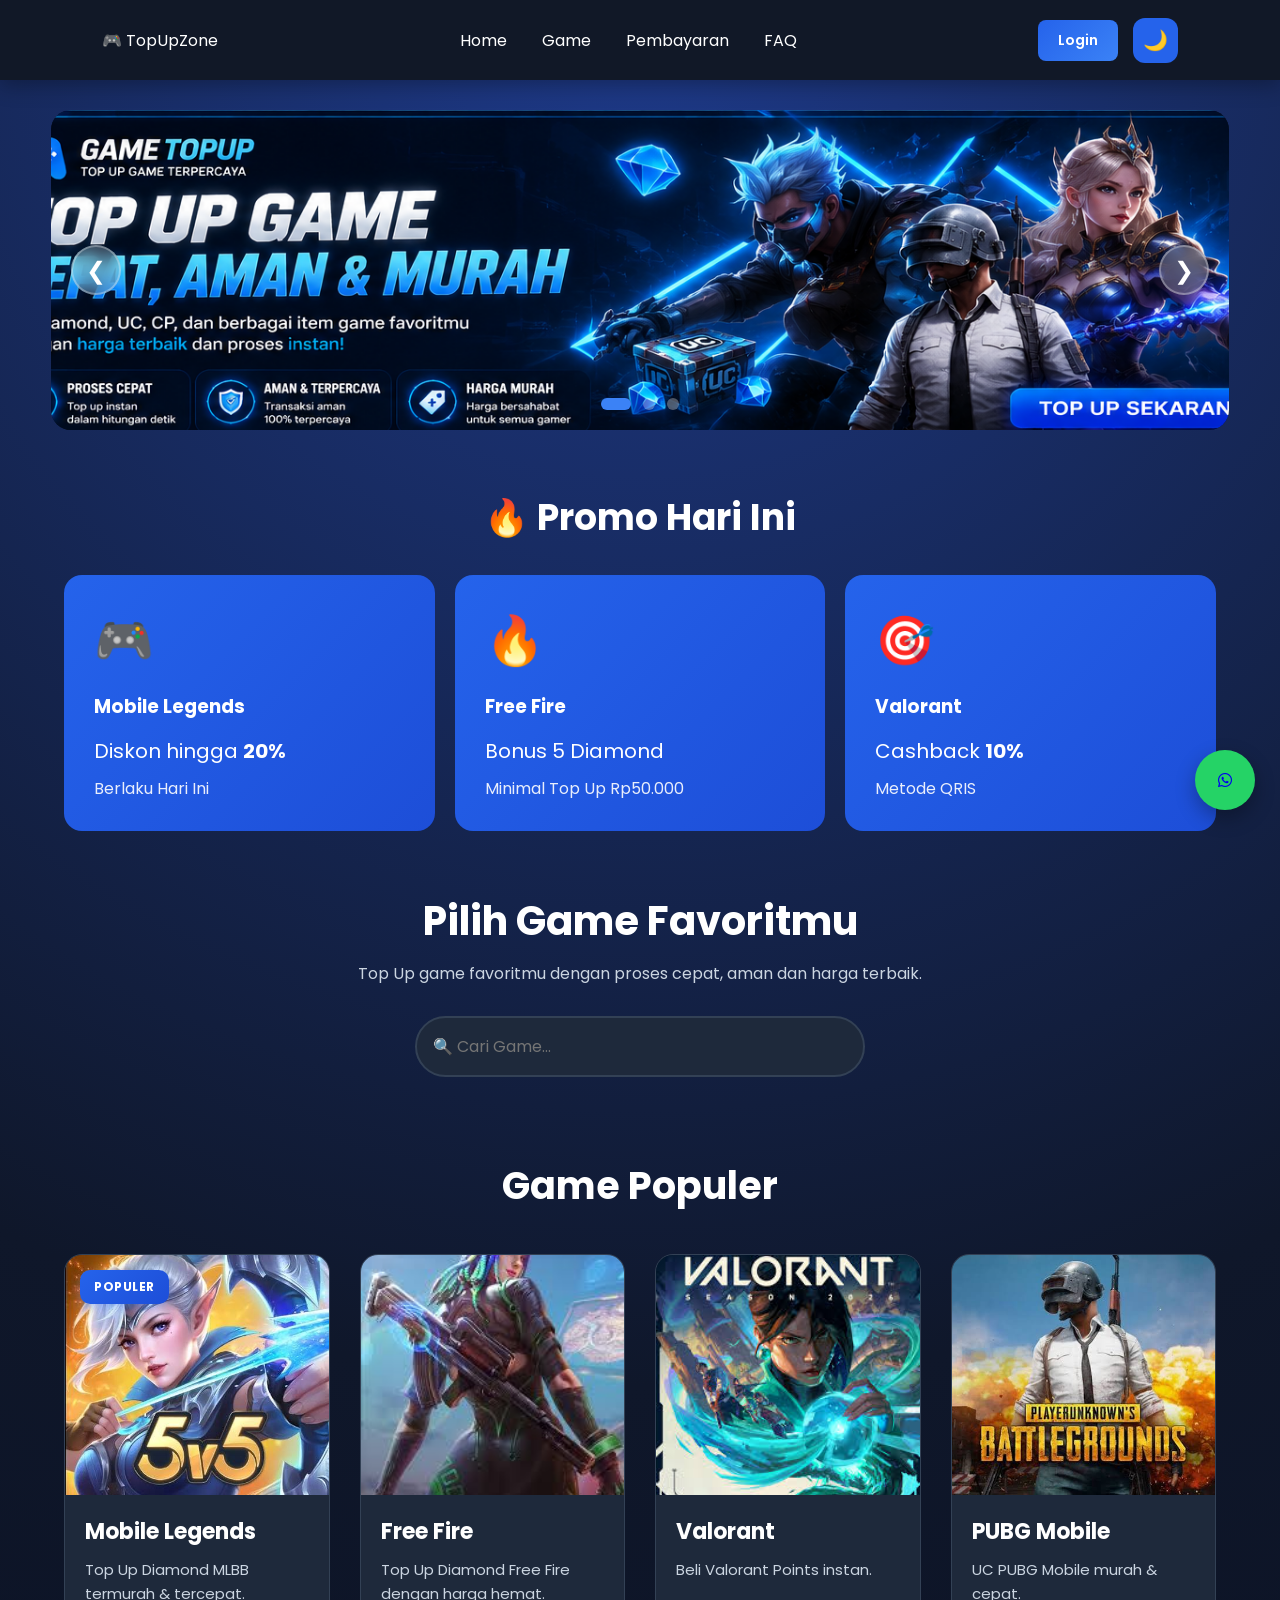
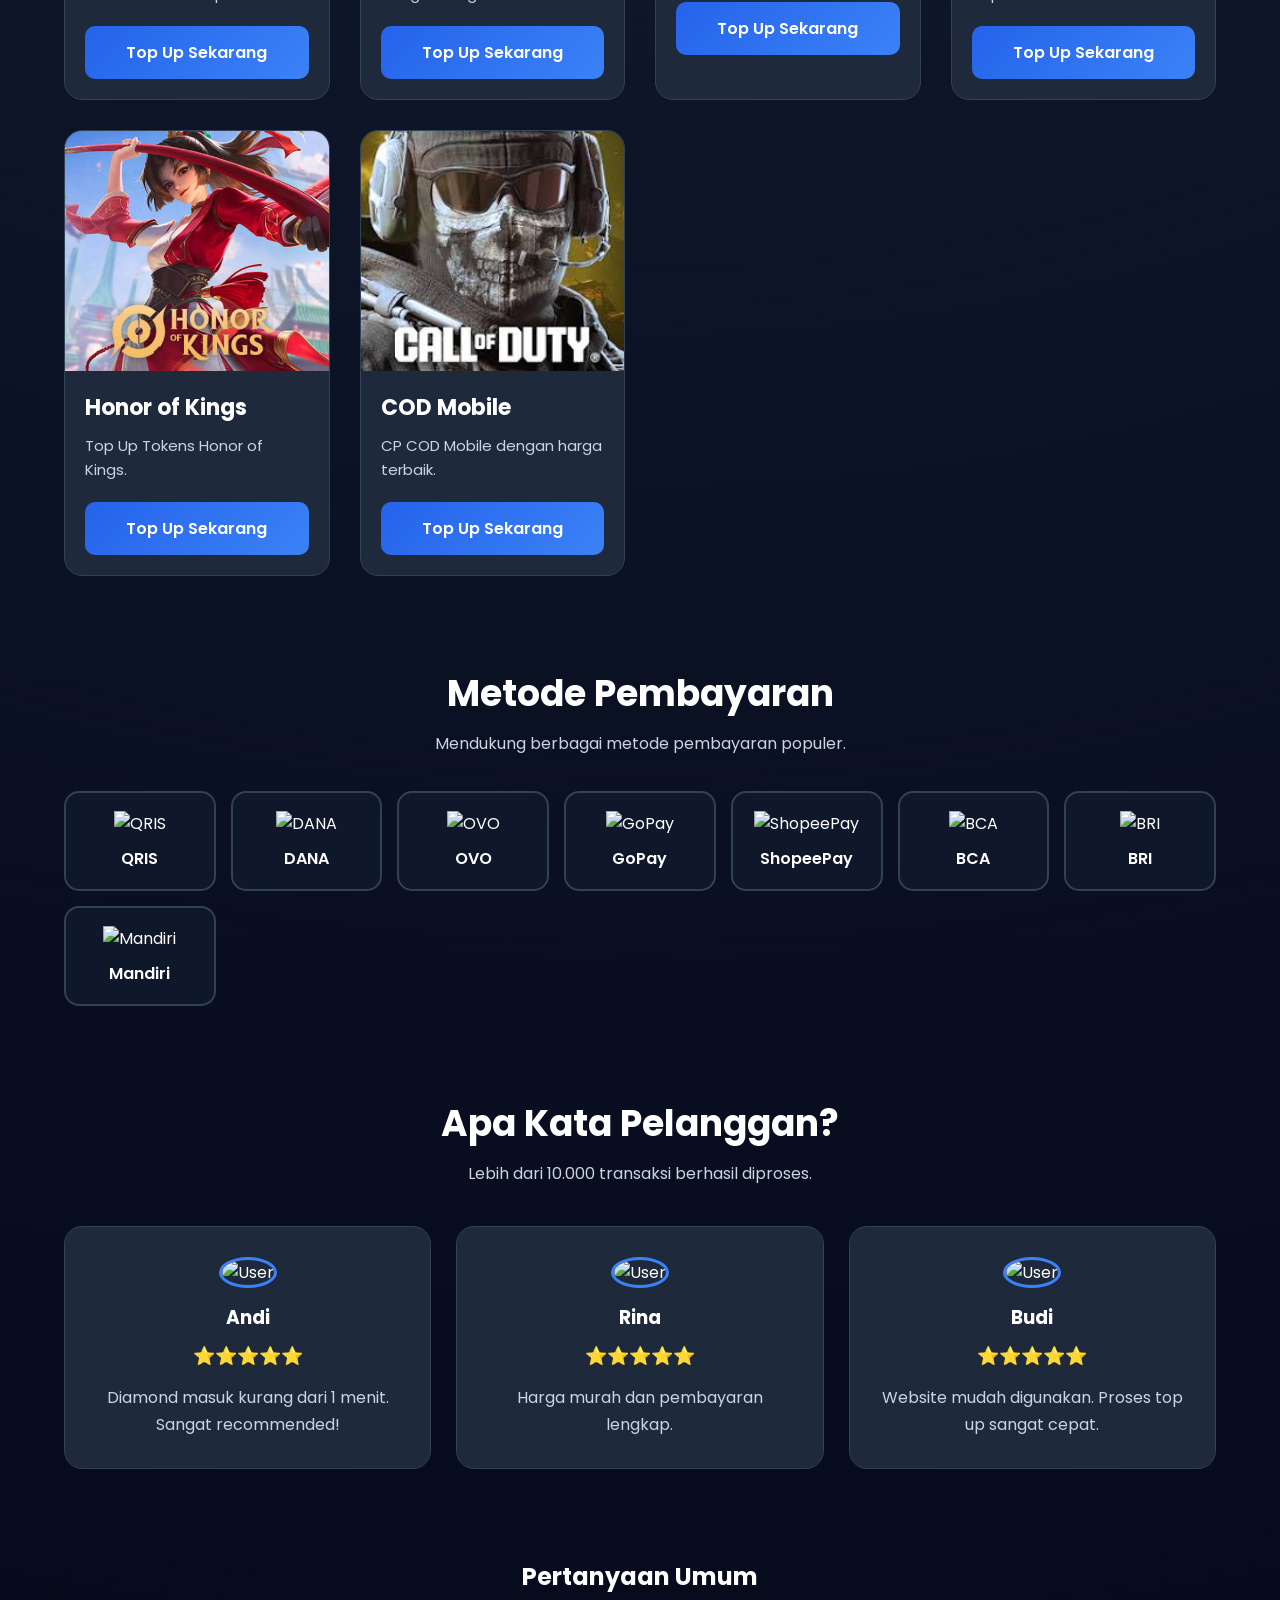
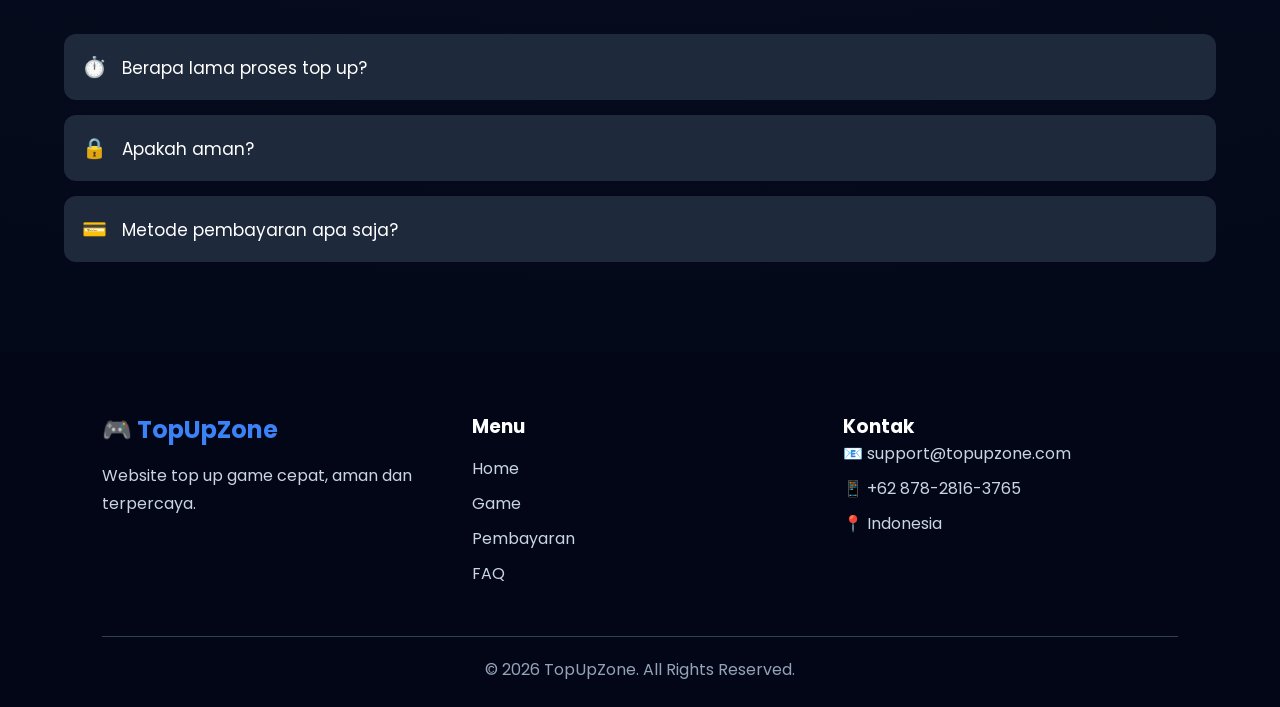
==== index.html @ 070dff05 "First commit" ====
<!DOCTYPE html>
<html lang="id">

<head>

    <meta charset="UTF-8">
    <meta name="viewport" content="width=device-width, initial-scale=1.0">

    <title>TopUpZone - Top Up Game Murah & Cepat</title>

    <link rel="stylesheet" href="style.css">

    <link rel="preconnect" href="https://fonts.googleapis.com">

    <link rel="preconnect" href="https://fonts.gstatic.com" crossorigin>

    <link href="https://fonts.googleapis.com/css2?family=Poppins:wght@300;400;500;600;700&display=swap" rel="stylesheet">

    <link rel="stylesheet"
    href="https://cdnjs.cloudflare.com/ajax/libs/font-awesome/6.7.2/css/all.min.css">

</head>

<body>

<!-- ================= LOADER ================= -->

<div id="loader">

    <div class="loader-box">

        <div class="loader-circle"></div>

        <h2>Loading...</h2>

        <p>Mohon tunggu sebentar</p>

    </div>

</div>

<!-- ================= NAVBAR ================= -->

<nav>

    <div class="logo">

        <a href="index.html" style="text-decoration: none; color: inherit;">🎮 Top<span>UpZone</span></a>

    </div>

    <ul id="navMenu" class="nav-menu">

        <li><a href="#" class="nav-link active">Home</a></li>

        <li><a href="#game" class="nav-link">Game</a></li>

        <li><a href="#payment" class="nav-link">Pembayaran</a></li>

        <li><a href="#faq" class="nav-link">FAQ</a></li>

    </ul>

    <div class="nav-right">

        <a href="login.html" class="login-link-nav">Login</a>

        <button id="darkModeBtn" class="dark-btn">

            🌙

        </button>

        <button id="hamburger" class="hamburger">

            <span></span>
            <span></span>
            <span></span>

        </button>

    </div>

</nav>

<!-- ================= SLIDER ================= -->

<section class="slider">

    <div class="slide fade">

        <img src="assets/banner1.png">

    </div>

    <div class="slide fade">

        <img src="assets/banner2.png">

    </div>

    <div class="slide fade">

        <img src="assets/banner3.png">

    </div>

    <div class="slider-controls">

        <button onclick="changeSlide(-1)" class="slider-btn prev">❮</button>

        <button onclick="changeSlide(1)" class="slider-btn next">❯</button>

    </div>

    <div class="slider-dots">

        <span class="dot" onclick="currentSlide(1)"></span>

        <span class="dot" onclick="currentSlide(2)"></span>

        <span class="dot" onclick="currentSlide(3)"></span>

    </div>

</section>

<!-- ================= PROMO ================= -->

<section class="promo fade-up" id="promo">

    <h2>🔥 Promo Hari Ini</h2>

    <div class="promo-grid">

        <div class="promo-card">

            <div class="promo-icon">🎮</div>

            <h3>Mobile Legends</h3>

            <p>Diskon hingga <b>20%</b></p>

            <span>Berlaku Hari Ini</span>

        </div>

        <div class="promo-card">

            <div class="promo-icon">🔥</div>

            <h3>Free Fire</h3>

            <p>Bonus 5 Diamond</p>

            <span>Minimal Top Up Rp50.000</span>

        </div>

        <div class="promo-card">

            <div class="promo-icon">🎯</div>

            <h3>Valorant</h3>

            <p>Cashback <b>10%</b></p>

            <span>Metode QRIS</span>

        </div>

    </div>

</section>

<!-- ================= SEARCH ================= -->

<section class="search-section fade-up">

    <h2>Pilih Game Favoritmu</h2>

    <p>
        Top Up game favoritmu dengan proses cepat,
        aman dan harga terbaik.
    </p>

    <input

    type="text"

    id="searchGame"

    placeholder="🔍 Cari Game..."

    onkeyup="cariGame()">

</section>

<!-- ================= GAME ================= -->

<section class="games fade-up" id="game">

<h2>Game Populer</h2>

<div class="game-grid">
    <!-- Mobile Legends -->

<div class="game-card fade-up" data-game="mobile legends">

    <span class="badge">POPULER</span>

    <img src="assets/ml.png" alt="Mobile Legends">

    <div class="game-info">

        <h3>Mobile Legends</h3>

        <p>Top Up Diamond MLBB termurah & tercepat.</p>

        <a href="ml.html">
            <button class="game-btn">Top Up Sekarang</button>
        </a>

    </div>

</div>

<!-- Free Fire -->

<div class="game-card fade-up" data-game="free fire">

    <img src="assets/ff.png" alt="Free Fire">

    <div class="game-info">

        <h3>Free Fire</h3>

        <p>Top Up Diamond Free Fire dengan harga hemat.</p>

        <a href="ff.html">
            <button class="game-btn">Top Up Sekarang</button>
        </a>

    </div>

</div>

<!-- Valorant -->

<div class="game-card fade-up" data-game="valorant">

    <img src="assets/valorant.png" alt="Valorant">

    <div class="game-info">

        <h3>Valorant</h3>

        <p>Beli Valorant Points instan.</p>

        <a href="valorant.html">
            <button class="game-btn">Top Up Sekarang</button>
        </a>

    </div>

</div>

<!-- PUBG -->

<div class="game-card fade-up" data-game="pubg">

    <img src="assets/pubg.png" alt="PUBG Mobile">

    <div class="game-info">

        <h3>PUBG Mobile</h3>

        <p>UC PUBG Mobile murah & cepat.</p>

        <a href="pubg.html">
            <button class="game-btn">Top Up Sekarang</button>
        </a>

    </div>

</div>

<!-- Honor of Kings -->

<div class="game-card fade-up" data-game="honor of kings">

    <img src="assets/hok.png" alt="Honor of Kings">

    <div class="game-info">

        <h3>Honor of Kings</h3>

        <p>Top Up Tokens Honor of Kings.</p>

        <a href="hok.html">
            <button class="game-btn">Top Up Sekarang</button>
        </a>

    </div>

</div>

<!-- COD Mobile -->

<div class="game-card fade-up" data-game="call of duty mobile">

    <img src="assets/codm.png" alt="COD Mobile">

    <div class="game-info">

        <h3>COD Mobile</h3>

        <p>CP COD Mobile dengan harga terbaik.</p>

        <a href="codm.html">
            <button class="game-btn">Top Up Sekarang</button>
        </a>

    </div>

</div>

</div>

</section>
<!-- ================= PAYMENT ================= -->

<section class="payment-section fade-up" id="payment">

    <h2>Metode Pembayaran</h2>

    <p>Mendukung berbagai metode pembayaran populer.</p>

    <div class="payment-grid">

        <div class="payment-card">
            <img src="assets/qris.png" alt="QRIS">
            <span>QRIS</span>
        </div>

        <div class="payment-card">
            <img src="assets/dana.png" alt="DANA">
            <span>DANA</span>
        </div>

        <div class="payment-card">
            <img src="assets/ovo.png" alt="OVO">
            <span>OVO</span>
        </div>

        <div class="payment-card">
            <img src="assets/gopay.png" alt="GoPay">
            <span>GoPay</span>
        </div>

        <div class="payment-card">
            <img src="assets/shopeepay.png" alt="ShopeePay">
            <span>ShopeePay</span>
        </div>

        <div class="payment-card">
            <img src="assets/bca.png" alt="BCA">
            <span>BCA</span>
        </div>

        <div class="payment-card">
            <img src="assets/bri.png" alt="BRI">
            <span>BRI</span>
        </div>

        <div class="payment-card">
            <img src="assets/mandiri.png" alt="Mandiri">
            <span>Mandiri</span>
        </div>

    </div>

</section>

<!-- ================= TESTIMONI ================= -->

<section class="testimoni fade-up">

    <h2>Apa Kata Pelanggan?</h2>

    <p>Lebih dari 10.000 transaksi berhasil diproses.</p>

    <div class="testimoni-container">

        <div class="testimoni-grid fade-up">

            <div class="testimoni-card">

                <img src="assets/user.png" alt="User">

                <h3>Andi</h3>

                <span>⭐⭐⭐⭐⭐</span>

                <p>
                    Diamond masuk kurang dari 1 menit.
                    Sangat recommended!
                </p>

            </div>

            <div class="testimoni-card">

                <img src="assets/user.png" alt="User">

                <h3>Rina</h3>

                <span>⭐⭐⭐⭐⭐</span>

                <p>
                    Harga murah dan pembayaran lengkap.
                </p>

            </div>

            <div class="testimoni-card">

                <img src="assets/user.png" alt="User">

                <h3>Budi</h3>

                <span>⭐⭐⭐⭐⭐</span>

                <p>
                    Website mudah digunakan.
                    Proses top up sangat cepat.
                </p>

            </div>

        </div>

    </div>

</section>

<!-- ================= FAQ ================= -->

<section class="faq fade-up" id="faq">

    <h2>Pertanyaan Umum</h2>

    <div class="faq-item">

        <button class="faq-question">

            <span class="faq-icon">⏱️</span> Berapa lama proses top up?

        </button>

        <div class="faq-answer">

            <p>

                Biasanya kurang dari 1 menit setelah pembayaran berhasil.

            </p>

        </div>

    </div>

    <div class="faq-item">

        <button class="faq-question">

            <span class="faq-icon">🔒</span> Apakah aman?

        </button>

        <div class="faq-answer">

            <p>

                Ya. Data akun tidak disimpan dan transaksi dilakukan dengan aman.

            </p>

        </div>

    </div>

    <div class="faq-item">

        <button class="faq-question">

            <span class="faq-icon">💳</span> Metode pembayaran apa saja?

        </button>

        <div class="faq-answer">

            <p>

                QRIS, DANA, OVO, GoPay, ShopeePay, BCA, BRI dan Mandiri.

            </p>

        </div>

    </div>

</section>
<!-- ================= FOOTER ================= -->

<footer>

    <div class="footer-container">

        <div class="footer-logo">

            <h2>🎮 TopUpZone</h2>

            <p>

                Website top up game cepat,
                aman dan terpercaya.

            </p>

        </div>

        <div class="footer-menu">

            <h3>Menu</h3>

            <a href="#">Home</a>
            <a href="#game">Game</a>
            <a href="#payment">Pembayaran</a>
            <a href="#faq">FAQ</a>

        </div>

        <div class="footer-contact">

            <h3>Kontak</h3>

            <p>📧 support@topupzone.com</p>

            <p>📱 +62 878-2816-3765</p>

            <p>📍 Indonesia</p>

        </div>

    </div>

    <hr>

    <p class="copyright">

        © 2026 TopUpZone. All Rights Reserved.

    </p>

</footer>

<!-- ================= FLOATING WHATSAPP ================= -->

<a

href="https://wa.me/6287828163765"

target="_blank"

class="whatsapp">

<i class="fa-brands fa-whatsapp"></i>

</a>

<!-- ================= BACK TO TOP ================= -->

<button

id="backToTop"

onclick="scrollToTop()">

<i class="fa-solid fa-arrow-up"></i>

</button>

<script src="script.js"></script>

</body>

</html>
---- style.css ----
/*=========================================
            RESET
=========================================*/

*{
    margin:0;
    padding:0;
    box-sizing:border-box;
    font-family:'Poppins',sans-serif;
}

html{
    scroll-behavior:smooth;
}

body{

    background:
    radial-gradient(circle at top,#1e3a8a 0%,#0f172a 35%,#020617 100%);

    color:white;

    overflow-x:hidden;

}

/*=========================================
            LOADER
=========================================*/

#loader{
    position:fixed;
    inset:0;
    background:#0f172a;
    display:flex;
    justify-content:center;
    align-items:center;
    z-index:99999;
}

.loader-box{
    text-align:center;
}

.loader-circle{
    width:80px;
    height:80px;
    border:8px solid rgba(255,255,255,.15);
    border-top:8px solid #3b82f6;
    border-radius:50%;
    animation:spin 1s linear infinite;
    margin:auto;
    margin-bottom:20px;
}

@keyframes spin{

    from{
        transform:rotate(0deg);
    }

    to{
        transform:rotate(360deg);
    }

}

/*=========================================
            NAVBAR
=========================================*/

nav{

    width:100%;
    height:80px;

    background:#111827;

    display:flex;

    justify-content:space-between;

    align-items:center;

    padding:0 8%;

    position:sticky;

    top:0;

    z-index:999;

    box-shadow:0 5px 20px rgba(0,0,0,.3);

}

.nav-right{
    display:flex;
    align-items:center;
    gap:15px;
}

.nav-menu{
    display:flex;
    list-style:none;
    gap:35px;
}

.nav-link{
    color:white;
    text-decoration:none;
    transition:.3s;
    position:relative;
    padding-bottom:5px;
}

.nav-link::after{
    content:"";
    position:absolute;
    bottom:0;
    left:0;
    width:0;
    height:2px;
    background:#3b82f6;
    transition:.3s;
}

.nav-link:hover::after,
.nav-link.active::after{
    width:100%;
}

.nav-link:hover,
.nav-link.active{
    color:#3b82f6;
}

.hamburger{
    display:none;
    flex-direction:column;
    background:none;
    border:none;
    cursor:pointer;
    gap:6px;
    width:35px;
    padding:0;
}

.hamburger span{
    width:25px;
    height:3px;
    background:white;
    border-radius:3px;
    transition:.3s;
}

.hamburger.active span:nth-child(1){
    transform:rotate(45deg) translate(10px, 10px);
}

.hamburger.active span:nth-child(2){
    opacity:0;
}

.hamburger.active span:nth-child(3){
    transform:rotate(-45deg) translate(7px, -7px);
}

.dark-btn{
    width:45px;
    height:45px;
    border:none;
    border-radius:12px;
    cursor:pointer;
    background:#2563eb;
    color:white;
    font-size:20px;
    transition:.3s;
}

.dark-btn:hover{
    transform:scale(1.05);
}

.login-link-nav{
    padding:10px 20px;
    background:linear-gradient(135deg,#2563eb,#3b82f6);
    color:white;
    text-decoration:none;
    border-radius:8px;
    font-size:14px;
    font-weight:600;
    transition:.3s;
    display:inline-block;
}

.login-link-nav:hover{
    transform:translateY(-2px);
    box-shadow:0 8px 20px rgba(37,99,235,.4);
}

/*=========================================
            SLIDER CONTROLS
=========================================*/

.slider-controls{
    position:absolute;
    top:50%;
    width:100%;
    display:flex;
    justify-content:space-between;
    transform:translateY(-50%);
    z-index:5;
    padding:0 20px;
}

.slider-btn{
    width:50px;
    height:50px;
    background:rgba(255,255,255,.2);
    backdrop-filter:blur(8px);
    border:2px solid rgba(255,255,255,.3);
    color:white;
    font-size:24px;
    cursor:pointer;
    border-radius:50%;
    transition:.3s;
    display:flex;
    align-items:center;
    justify-content:center;
}

.slider-btn:hover{
    background:rgba(255,255,255,.3);
    transform:scale(1.1);
    border-color:rgba(255,255,255,.5);
}

.slider-dots{
    position:absolute;
    bottom:20px;
    width:100%;
    display:flex;
    justify-content:center;
    gap:12px;
    z-index:5;
}

.dot{
    width:12px;
    height:12px;
    border-radius:50%;
    background:rgba(255,255,255,.3);
    cursor:pointer;
    transition:.3s;
}

.dot.active{
    background:#3b82f6;
    width:30px;
    border-radius:6px;
}

.dot:hover{
    background:rgba(255,255,255,.5);
}

.slider{

    width:92%;

    margin:30px auto;

    position:relative;

    overflow:hidden;

    border-radius:20px;

    min-height:320px;

    max-height:480px;

    background:#0f172a;

}

.slide{

    position:absolute;

    inset:0;

    opacity:0;

    transform:scale(1.08);

    transition:opacity .9s ease, transform .9s ease;

    z-index:0;

}

.slide.active{

    opacity:1;

    transform:scale(1);

    z-index:1;

}

.slide img{

    width:100%;

    height:100%;

    object-fit:cover;

    display:block;

}

.slider::before{

    content:"";

    position:absolute;

    inset:0;

    background:linear-gradient(180deg,rgba(0,0,0,.08),rgba(0,0,0,.16));

    pointer-events:none;

    border-radius:20px;

}

/*=========================================
            SEARCH
=========================================*/

.search-section{

    width:90%;

    margin:60px auto;

    text-align:center;

}

.search-section h2{

    font-size:40px;

    margin-bottom:10px;

}

.search-section p{

    color:#cbd5e1;

    margin-bottom:30px;

}

#searchGame{

    width:450px;

    max-width:95%;

    padding:16px;

    border-radius:50px;

    border:none;

    outline:none;

    background:#1e293b;

    color:white;

    border:2px solid #334155;

    font-size:16px;

}

#searchGame:focus{

    border-color:#3b82f6;

}
/*=========================================
            GAME SECTION
=========================================*/

.games{

    width:90%;
    margin:80px auto;

}

.games h2{

    text-align:center;
    font-size:38px;
    margin-bottom:40px;

}

.game-grid{

    display:grid;
    grid-template-columns:repeat(auto-fit,minmax(260px,1fr));
    gap:30px;

}

.game-card{

    background:#1e293b;
    border-radius:18px;
    overflow:hidden;
    border:1px solid #334155;
    transition:.4s cubic-bezier(0.4, 0, 0.2, 1);
    position:relative;

}

.game-card::before{

    content:"";
    position:absolute;
    inset:0;
    background:linear-gradient(180deg,rgba(0,0,0,.1),rgba(0,0,0,.3));
    pointer-events:none;
    z-index:2;
    opacity:0;
    transition:.3s;

}

.game-card:hover::before{

    opacity:1;

}

.game-card:hover{

    transform:translateY(-10px);
    box-shadow:0 20px 40px rgba(37,99,235,.4);

}

.game-card img{

    width:100%;

    height:240px;

    object-fit:cover;

    object-position:center;

    transition:.5s cubic-bezier(0.4, 0, 0.2, 1);

    display:block;

    background:#0f172a;

}

.game-card:hover img{

    transform:scale(1.1);

    filter:brightness(1.1);

}

.badge{

    position:absolute;
    top:15px;
    left:15px;
    background:linear-gradient(135deg,#2563eb,#1d4ed8);
    color:#fff;
    padding:8px 14px;
    border-radius:10px;
    font-size:12px;
    font-weight:bold;
    z-index:10;
    box-shadow:0 4px 12px rgba(37,99,235,.4);
    text-transform:uppercase;
    letter-spacing:.5px;

}

.game-info{

    padding:20px;

}

.game-info h3{

    font-size:22px;
    margin-bottom:10px;
    color:#fff;

}

.game-info p{

    color:#cbd5e1;
    font-size:15px;
    margin-bottom:20px;
    line-height:1.6;

}

.game-btn{

    width:100%;
    padding:14px;
    background:linear-gradient(135deg,#2563eb,#3b82f6);
    color:white;
    border:none;
    border-radius:10px;
    cursor:pointer;
    font-size:16px;
    font-weight:600;
    transition:.4s cubic-bezier(0.4, 0, 0.2, 1);
    position:relative;
    overflow:hidden;

}

.game-btn::before{
    content:"";
    position:absolute;
    inset:0;
    background:rgba(255,255,255,.2);
    opacity:0;
    transition:.3s;
}

.game-btn:hover{

    transform:translateY(-2px);
    box-shadow:0 8px 20px rgba(37,99,235,.5);

}

.game-btn:hover::before{
    opacity:1;

}

/*=========================================
        PAYMENT SECTION
=========================================*/

.payment-section{

    width:90%;
    margin:90px auto;
    text-align:center;

}

.payment-section h2{

    font-size:36px;
    margin-bottom:10px;

}

.payment-section p{

    color:#cbd5e1;
    margin-bottom:35px;

}

.payment-grid{

    display:grid;
    grid-template-columns:repeat(auto-fit,minmax(160px,1fr));
    gap:20px;

}

.payment-card{

    background:#1e293b;
    border:1px solid #334155;
    border-radius:16px;
    padding:25px;
    transition:.4s cubic-bezier(0.4, 0, 0.2, 1);
    cursor:pointer;
    position:relative;

}

.payment-card:hover{

    transform:translateY(-8px);
    box-shadow:0 15px 35px rgba(37,99,235,.35);
    border-color:#3b82f6;

}

.payment-card.active{
    background:linear-gradient(135deg,#2563eb,#1d4ed8);
    border-color:#60a5fa;
    box-shadow:0 0 30px rgba(37,99,235,.7);
}

.payment-card img{

    width:70px;
    margin-bottom:15px;
    transition:.3s;

}

.payment-card:hover img{
    transform:scale(1.1);
}

.payment-card span{

    display:block;
    color:white;
    font-weight:600;
    transition:.3s;

}

.payment-card.active span{
    color:#fff;
}
/*=========================================
            TESTIMONI
=========================================*/

.testimoni{

    width:90%;
    margin:90px auto;
    text-align:center;

}

.testimoni h2{

    font-size:36px;
    margin-bottom:10px;

}

.testimoni>p{

    color:#cbd5e1;
    margin-bottom:40px;

}

.testimoni-grid{

    display:grid;
    grid-template-columns:repeat(auto-fit,minmax(280px,1fr));
    gap:25px;

}

.testimoni-card{

    background:#1e293b;
    border:1px solid #334155;
    border-radius:18px;
    padding:30px;
    transition:.4s cubic-bezier(0.4, 0, 0.2, 1);
    position:relative;
    overflow:hidden;

}

.testimoni-card::before{
    content:"";
    position:absolute;
    inset:0;
    background:linear-gradient(180deg,rgba(255,255,255,.05),rgba(255,255,255,0));
    opacity:0;
    transition:.3s;
}

.testimoni-card:hover{

    transform:translateY(-10px);
    box-shadow:0 20px 40px rgba(37,99,235,.35);
    border-color:#3b82f6;

}

.testimoni-card:hover::before{
    opacity:1;
}

.testimoni-card img{

    width:80px;
    height:80px;
    border-radius:50%;
    margin-bottom:15px;
    transition:.3s;
    border:3px solid #3b82f6;

}

.testimoni-card:hover img{
    transform:scale(1.1);
}

.testimoni-card h3{

    margin-bottom:10px;
    color:#fff;

}

.testimoni-card span{

    color:gold;
    font-size:18px;
    display:inline-block;
    animation:float 2s ease-in-out infinite;

}

.testimoni-card p{

    color:#cbd5e1;
    margin-top:15px;
    line-height:1.7;

}

/*=========================================
            FAQ
=========================================*/

.faq{

    width:90%;
    margin:90px auto;

}

.faq h2{

    text-align:center;
    margin-bottom:40px;

}

.faq-item{

    margin-bottom:15px;

}

.faq-question{

    width:100%;
    padding:18px;
    background:#1e293b;
    color:white;
    border:none;
    border-radius:12px;
    text-align:left;
    cursor:pointer;
    font-size:17px;

}

.faq-answer{

    display:none;
    background:#111827;
    padding:20px;
    border-radius:0 0 12px 12px;

}

.faq-answer p{

    color:#cbd5e1;

}

/*=========================================
            FOOTER
=========================================*/

footer{

    background:#111827;
    padding:60px 8% 30px;

}

.footer-container{

    display:grid;
    grid-template-columns:repeat(auto-fit,minmax(250px,1fr));
    gap:30px;

}

.footer-logo h2{

    color:#3b82f6;
    margin-bottom:15px;

}

.footer-logo p{

    color:#cbd5e1;
    line-height:1.7;

}

.footer-menu{

    display:flex;
    flex-direction:column;

}

.footer-menu h3{

    margin-bottom:15px;

}

.footer-menu a{

    color:#cbd5e1;
    text-decoration:none;
    margin-bottom:10px;

}

.footer-menu a:hover{

    color:#3b82f6;

}

.footer-contact p{

    color:#cbd5e1;
    margin-bottom:10px;

}

footer hr{

    margin:40px 0;
    border:1px solid #334155;

}

.copyright{

    text-align:center;
    color:#94a3b8;

}

/* ================= WHATSAPP ================= */

.whatsapp{

    position:fixed;

    right:25px;

    bottom:90px;

    width:60px;

    height:60px;

    background:#25D366;

    border-radius:50%;

    display:flex;

    justify-content:center;

    align-items:center;

    text-decoration:none;

    box-shadow:0 8px 20px rgba(0,0,0,.3);

    transition:.3s;

    z-index:9999;

}

.whatsapp:hover{

    transform:scale(1.1);

}

.whatsapp img{

    width:32px;

    height:32px;

    object-fit:contain;

}
#backToTop{

    position:fixed;

    right:25px;

    bottom:20px;

    width:55px;

    height:55px;

    background:#2563eb;

    color:white;

    border:none;

    border-radius:50%;

    cursor:pointer;

    display:none;

    justify-content:center;

    align-items:center;

    font-size:20px;

    z-index:9999;

}
#backToTop:hover{

    background:#1d4ed8;

}
/*=========================================
            DARK MODE
=========================================*/

body.dark{

    background:#0b1120;
    color:white;

}

body.dark nav{

    background:#020617;

}

body.dark .game-card,
body.dark .payment-card,
body.dark .testimoni-card,
body.dark .faq-question,
body.dark .faq-answer{

    background:#1e293b;
    color:white;

}

body.dark h1,
body.dark h2,
body.dark h3,
body.dark h4,
body.dark p,
body.dark span,
body.dark a,
body.dark label{

    color:white !important;

}

body.dark input{

    background:#334155;
    color:white;
    border:1px solid #475569;

}

body.dark input::placeholder{

    color:#cbd5e1;

}

/*=========================================
            ANIMATIONS
=========================================*/

@keyframes fadeUp{
    from{
        opacity:0;
        transform:translateY(30px);
    }
    to{
        opacity:1;
        transform:translateY(0);
    }
}

@keyframes fadeIn{
    from{
        opacity:0;
    }
    to{
        opacity:1;
    }
}

@keyframes slideInLeft{
    from{
        opacity:0;
        transform:translateX(-30px);
    }
    to{
        opacity:1;
        transform:translateX(0);
    }
}

@keyframes pulse{
    0%, 100%{
        box-shadow:0 0 0 0 rgba(37,99,235,.7);
    }
    50%{
        box-shadow:0 0 0 10px rgba(37,99,235,0);
    }
}

@keyframes float{
    0%, 100%{
        transform:translateY(0);
    }
    50%{
        transform:translateY(-10px);
    }
}

.fade-up{
    animation:fadeUp .6s ease forwards;
    opacity:0;
}

.fade-up:nth-child(1){
    animation-delay:0s;
}

.fade-up:nth-child(2){
    animation-delay:.1s;
}

.fade-up:nth-child(3){
    animation-delay:.2s;
}

.fade-up:nth-child(4){
    animation-delay:.3s;
}

.fade-up:nth-child(5){
    animation-delay:.4s;
}

.fade-up:nth-child(6){
    animation-delay:.5s;
}

/*=========================================
            PROMO CARDS ENHANCEMENT
=========================================*/

.promo-icon{
    font-size:48px;
    margin-bottom:15px;
    animation:float 3s ease-in-out infinite;
}

.promo-card{
    background:linear-gradient(135deg,#2563eb,#1d4ed8);
    padding:30px;
    border-radius:18px;
    color:white;
    transition:.4s cubic-bezier(0.4, 0, 0.2, 1);
    position:relative;
    overflow:hidden;
}

.promo-card::before{
    content:"";
    position:absolute;
    inset:0;
    background:linear-gradient(135deg,rgba(255,255,255,.1),rgba(255,255,255,0));
    opacity:0;
    transition:.3s;
}

.promo-card:hover{
    transform:translateY(-8px);
    box-shadow:0 15px 40px rgba(37,99,235,.4);
}

.promo-card:hover::before{
    opacity:1;
}

/*=========================================
            FAQ ENHANCEMENTS
=========================================*/

.faq-icon{
    margin-right:10px;
    display:inline-block;
    font-size:20px;
}

.faq-question{
    transition:.3s;
    font-family:'Poppins', sans-serif;
}

.faq-question:hover{
    background:#1a3a52 !important;
}

.faq-answer{
    animation:fadeUp .3s ease forwards;
}

/*=========================================
            LOADING ENHANCEMENT
=========================================*/

.loader-circle{
    animation:spin 1s linear infinite, float 3s ease-in-out infinite;
}

/*=========================================
            CTA BUTTONS PULSE
=========================================*/

.game-btn{
    position:relative;
}

.game-btn:active{
    animation:pulse .6s;
}

.game-card,
.payment-card,
.testimoni-card{

    animation:fadeUp .6s ease;

}

@keyframes fadeUp{

    from{

        opacity:0;
        transform:translateY(20px);

    }

    to{

        opacity:1;
        transform:translateY(0);

    }

}

/*=========================================
            SCROLLBAR
=========================================*/

::-webkit-scrollbar{

    width:10px;

}

::-webkit-scrollbar-track{

    background:#111827;

}

::-webkit-scrollbar-thumb{

    background:#2563eb;
    border-radius:20px;

}

::-webkit-scrollbar-thumb:hover{

    background:#1d4ed8;

}

/*=========================================
            RESPONSIVE
=========================================*/

@media(max-width:900px){

.hamburger{
    display:flex;
}

.nav-menu{
    position:absolute;
    top:80px;
    left:0;
    width:100%;
    height:calc(100vh - 80px);
    background:#111827;
    flex-direction:column;
    justify-content:flex-start;
    padding-top:30px;
    gap:0;
    transform:translateX(-100%);
    transition:.3s;
    z-index:998;
}

.nav-menu.active{
    transform:translateX(0);
}

.nav-menu li{
    width:100%;
}

.nav-menu .nav-link{
    display:block;
    padding:18px 8%;
    width:100%;
}

.nav-right .login-link-nav{
    display:none;
}

nav{

    padding:20px;

    flex-wrap:wrap;

    height:auto;

}

.slider-btn{
    width:40px;
    height:40px;
    font-size:18px;
}

.slider-dots{
    bottom:15px;
    gap:8px;
}

.dot{
    width:8px;
    height:8px;
}

.dot.active{
    width:25px;
}

.slider{

    width:96%;

}

.search-section h2{

    font-size:30px;

}

.games h2,
.payment-section h2,
.testimoni h2,
.faq h2{

    font-size:30px;

}

}

@media(max-width:600px){

.game-grid{

    grid-template-columns:1fr;

}

.payment-grid{

    grid-template-columns:repeat(2,1fr);

}

.testimoni-grid{

    grid-template-columns:1fr;

}

.footer-container{

    grid-template-columns:1fr;

}

.whatsapp{

    width:55px;
    height:55px;

}

.whatsapp img{

    width:30px;

}

#backToTop{

    width:50px;
    height:50px;

}

}
.nominal-card.active,
.payment-card.active{

    border:2px solid #2563eb;
    background:#2563eb;
    color:white;
    transform:scale(1.03);

}

.nominal-card.active p,
.payment-card.active p,
.nominal-card.active h3{

    color:white;

}
/*==========================
SUCCESS
==========================*/

.success-box{

width:500px;

max-width:90%;

background:#1e293b;

margin:120px auto;

padding:50px;

border-radius:20px;

text-align:center;

border:1px solid #334155;

}

.success-box i{

font-size:80px;

color:#22c55e;

margin-bottom:20px;

}

.success-box h1{

margin-bottom:20px;

}

.success-box p{

color:#cbd5e1;

margin-bottom:15px;

line-height:1.8;

}
/*==========================
PROMO
==========================*/

.promo{

    width:90%;
    margin:60px auto;

}

.promo h2{

    text-align:center;
    margin-bottom:30px;
    font-size:36px;

}

.promo-grid{

    display:grid;
    grid-template-columns:repeat(auto-fit,minmax(250px,1fr));
    gap:20px;

}

.promo-card{

    background:linear-gradient(135deg,#2563eb,#1d4ed8);
    padding:30px;
    border-radius:18px;
    color:white;
    transition:.3s;

}

.promo-card:hover{

    transform:translateY(-8px);

}

.promo-card h3{

    margin-bottom:15px;

}

.promo-card p{

    font-size:20px;
    margin-bottom:10px;

}

.promo-card span{

    opacity:.9;

}
/*=========================================
        ML TOPUP PAGE
=========================================*/

.game-header{

    width:90%;

    margin:40px auto;

    display:flex;

    gap:30px;

    align-items:center;

    padding:30px;

    border-radius:22px;

    background:linear-gradient(135deg,#1e293b,#0f172a);

    border:1px solid rgba(255,255,255,.08);

}

.game-header img{

    width:140px;

    border-radius:18px;

}

.game-header h1{

    font-size:36px;

    margin-bottom:10px;

}

.game-header p{

    color:#cbd5e1;

    line-height:1.7;

}

/*=========================================
        TOPUP CONTAINER
=========================================*/

.topup-container{

    width:90%;

    margin:40px auto;

    display:grid;

    grid-template-columns:2fr 1fr;

    gap:30px;

}

.left{

    display:flex;

    flex-direction:column;

    gap:25px;

}

.right{

    position:sticky;

    top:100px;

    height:fit-content;

}

/*=========================================
        BOX
=========================================*/

.box{

    background:rgba(30,41,59,.85);

    backdrop-filter:blur(12px);

    border:1px solid rgba(255,255,255,.08);

    border-radius:20px;

    padding:25px;

}

.box h2{

    margin-bottom:20px;

}

/*=========================================
        INPUT
=========================================*/

.form-group{

    margin-bottom:18px;

}

.form-group label{

    display:block;

    margin-bottom:8px;

    font-weight:600;

}

.form-group input{

    width:100%;

    padding:15px;

    background:#0f172a;

    border:1px solid #334155;

    border-radius:10px;

    color:white;

    outline:none;

}

.form-group input:focus{

    border-color:#2563eb;

}

/*=========================================
        NOMINAL
=========================================*/

.nominal-grid{

    display:grid;

    grid-template-columns:repeat(auto-fit,minmax(180px,1fr));

    gap:18px;

}

.nominal-card{

    background:#0f172a;

    border:2px solid #334155;

    border-radius:15px;

    padding:20px;

    cursor:pointer;

    text-align:center;

    transition:.3s;

}

.nominal-card:hover{

    transform:translateY(-6px) scale(1.03);

    border-color:#3b82f6;

    box-shadow:0 0 25px rgba(59,130,246,.5);

}

.nominal-card.active{

    background:linear-gradient(135deg,#2563eb,#1d4ed8);

    border-color:#60a5fa;

    box-shadow:0 0 30px rgba(37,99,235,.7);

}

.nominal-card h3{

    margin-bottom:10px;

}

.nominal-card p{

    color:#cbd5e1;

}

/*=========================================
        PAYMENT
=========================================*/

.payment-grid{

    display:grid;

    grid-template-columns:repeat(auto-fit,minmax(140px,1fr));

    gap:15px;

}

.payment-card{

    background:#0f172a;

    border:2px solid #334155;

    border-radius:15px;

    padding:18px;

    text-align:center;

    cursor:pointer;

    transition:.3s;

}

.payment-card:hover{

    transform:translateY(-5px);

    border-color:#3b82f6;

    box-shadow:0 0 20px rgba(37,99,235,.5);

}

.payment-card.active{

    background:linear-gradient(135deg,#2563eb,#1d4ed8);

    border-color:#60a5fa;

    box-shadow:0 0 25px rgba(37,99,235,.7);

}

.payment-card img{

    width:55px;

    margin-bottom:10px;

}

/*=========================================
        SUMMARY
=========================================*/

.summary{

    background:#1e293b;

    padding:25px;

    border-radius:20px;

    border:1px solid #334155;

}

.summary h2{

    margin-bottom:20px;

}

.summary-item{

    display:flex;

    justify-content:space-between;

    margin-bottom:15px;

}

.total{

    font-size:22px;

    font-weight:bold;

    color:#3b82f6;

}

.buy-btn{

    width:100%;

    padding:16px;

    border:none;

    border-radius:14px;

    background:linear-gradient(135deg,#2563eb,#3b82f6);

    color:white;

    font-size:18px;

    font-weight:bold;

    cursor:pointer;

    transition:.3s;

}

.buy-btn:hover{

    transform:translateY(-3px);

    box-shadow:0 0 30px rgba(37,99,235,.5);

}

/*=========================================
        RESPONSIVE ML
=========================================*/

@media(max-width:900px){

.game-header{

    flex-direction:column;

    text-align:center;

}

.topup-container{

    grid-template-columns:1fr;

}

.right{

    position:static;

}

}
/*==========================
GAME INFO
==========================*/

.game-info-box{

    width:90%;

    margin:30px auto;

    display:grid;

    grid-template-columns:350px 1fr;

    gap:30px;

    background:#1e293b;

    padding:25px;

    border-radius:20px;

}

.info-left img{

    width:100%;

    border-radius:15px;

}

.info-right h2{

    margin-bottom:15px;

}

.info-right p{

    color:#cbd5e1;

    line-height:1.8;

    margin-bottom:20px;

}

.info-right ul{

    list-style:none;

}

.info-right li{

    margin-bottom:10px;

}
.feature{

    width:90%;

    margin:80px auto;

    text-align:center;

}

.feature-grid{

    display:grid;

    grid-template-columns:repeat(auto-fit,minmax(250px,1fr));

    gap:25px;

    margin-top:30px;

}

.feature-card{

    background:#1e293b;

    padding:30px;

    border-radius:18px;

    border:1px solid #334155;

}

.feature-card i{

    font-size:45px;

    color:#3b82f6;

    margin-bottom:20px;

}

.feature-card p{

    color:#cbd5e1;

}
/*=========================================
        INFORMATION
=========================================*/

.information{

    width:90%;

    margin:80px auto;

    background:#1e293b;

    padding:35px;

    border-radius:20px;

    border:1px solid #334155;

}

.information h2{

    margin-bottom:20px;

}

.information h3{

    margin-top:30px;

    margin-bottom:15px;

    color:#3b82f6;

}

.information p{

    color:#cbd5e1;

    line-height:1.8;

}

.information ol,
.information ul{

    margin-left:25px;

    color:#cbd5e1;

    line-height:2;

}
/*=========================================
        FOOTER
=========================================*/

footer{

    margin-top:80px;

    background:#020617;

    padding:60px 8% 25px;

}

.footer-container{

    display:grid;

    grid-template-columns:repeat(auto-fit,minmax(220px,1fr));

    gap:35px;

}

.footer-box h3{

    margin-bottom:20px;

    color:#3b82f6;

}

.footer-box p{

    color:#cbd5e1;

    line-height:1.8;

}

.footer-box a{

    display:block;

    color:#cbd5e1;

    margin-bottom:12px;

    text-decoration:none;

    transition:.3s;

}

.footer-box a:hover{

    color:#3b82f6;

}

footer hr{

    margin:40px 0 20px;

    border:none;

    height:1px;

    background:#334155;

}

.copyright{

    text-align:center;

    color:#94a3b8;

}
/*=========================================
            SUPPORT
=========================================*/

.support{

    width:90%;

    margin:80px auto;

    text-align:center;

    background:#1e293b;

    padding:50px;

    border-radius:20px;

    border:1px solid #334155;

}

.support h2{

    margin-bottom:15px;

}

.support p{

    color:#cbd5e1;

    margin-bottom:30px;

}

.support-btn{

    background:#25D366;

    color:white;

    border:none;

    padding:16px 35px;

    border-radius:12px;

    cursor:pointer;

    font-size:18px;

    transition:.3s;

}

.support-btn:hover{

    transform:scale(1.05);

}
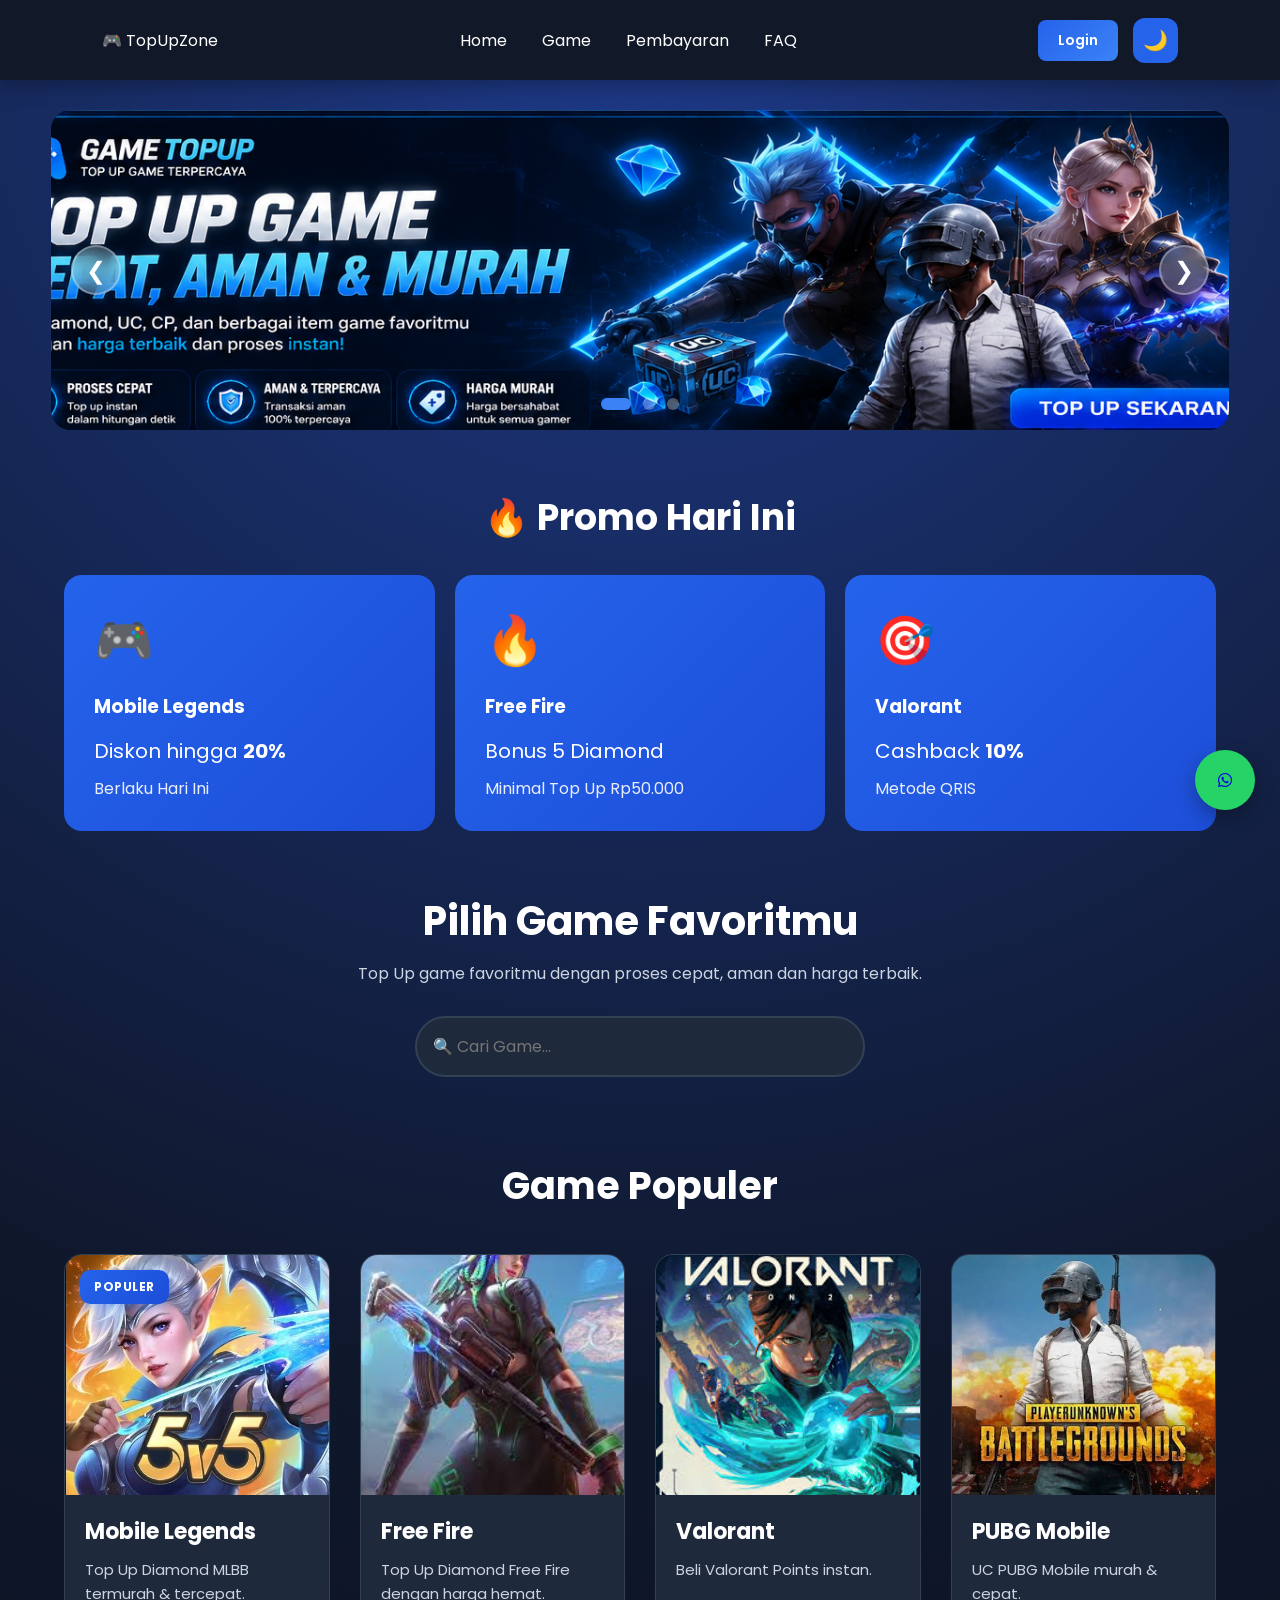
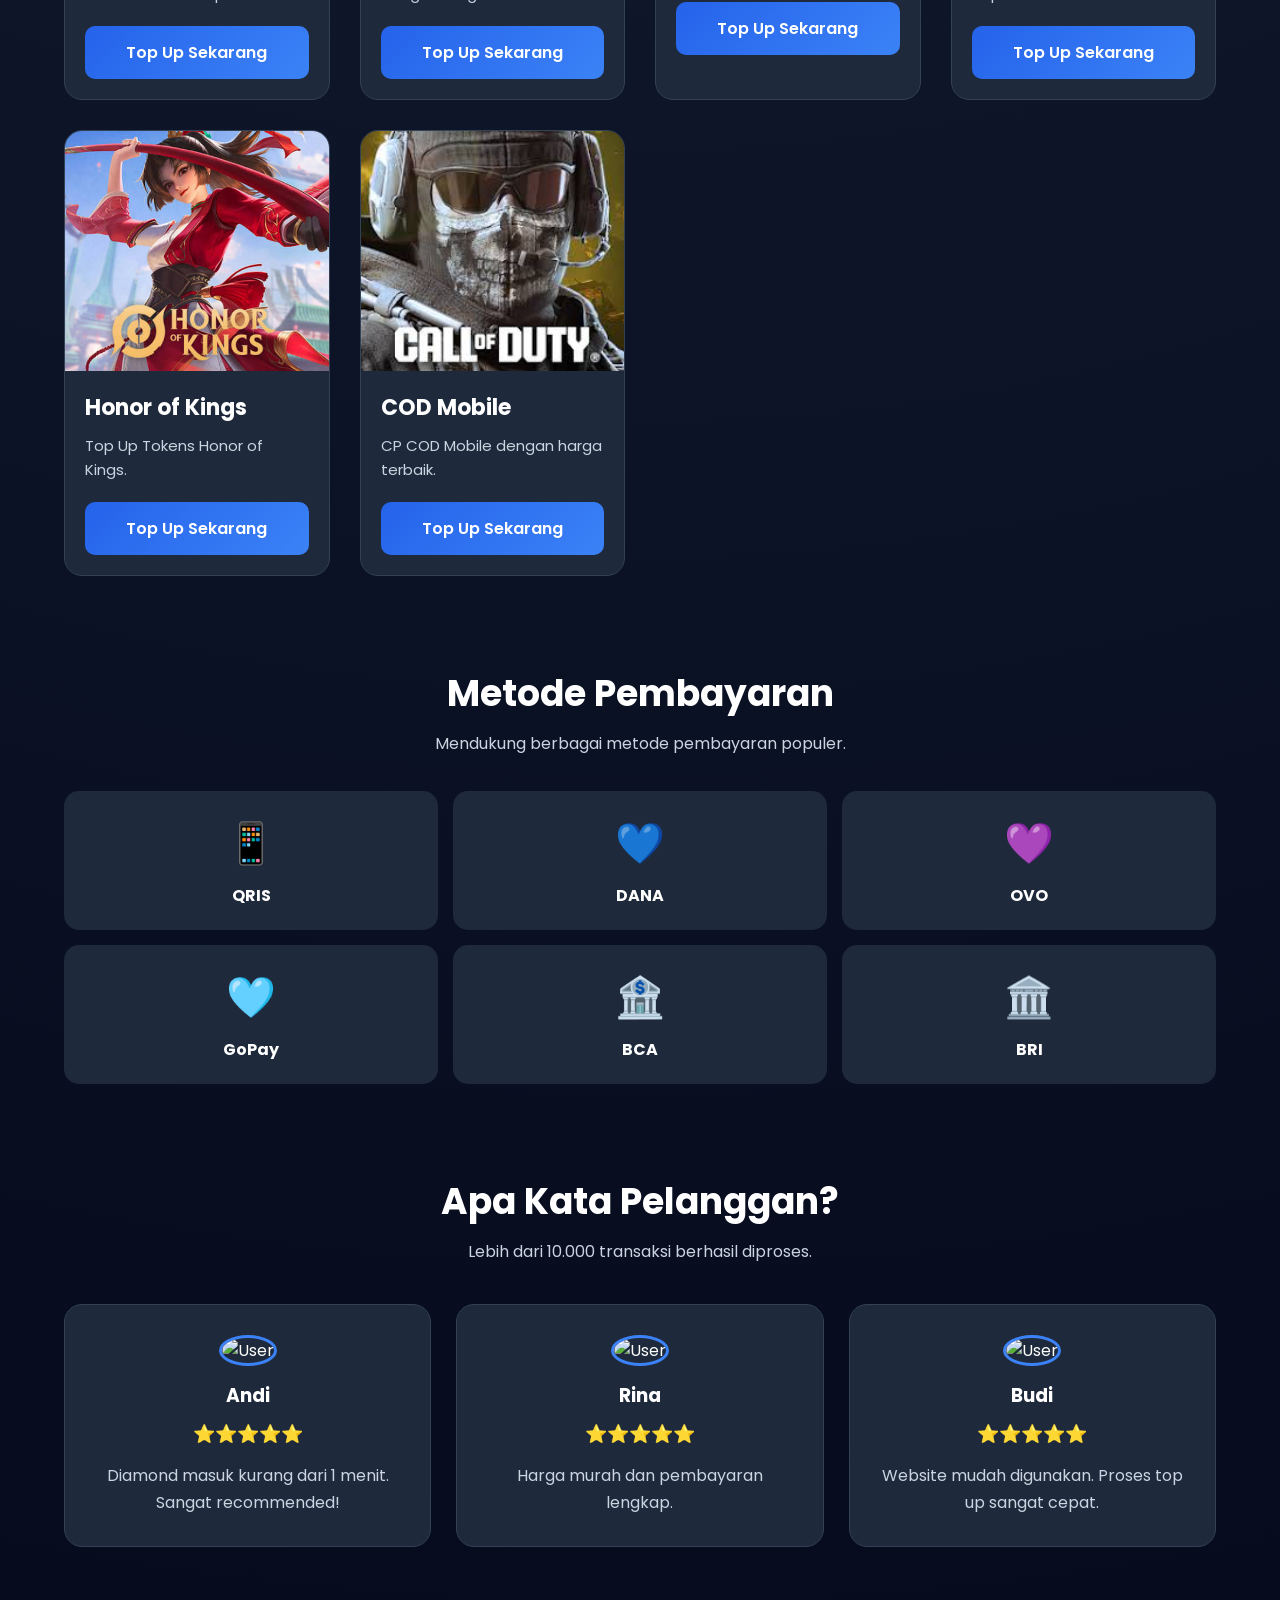
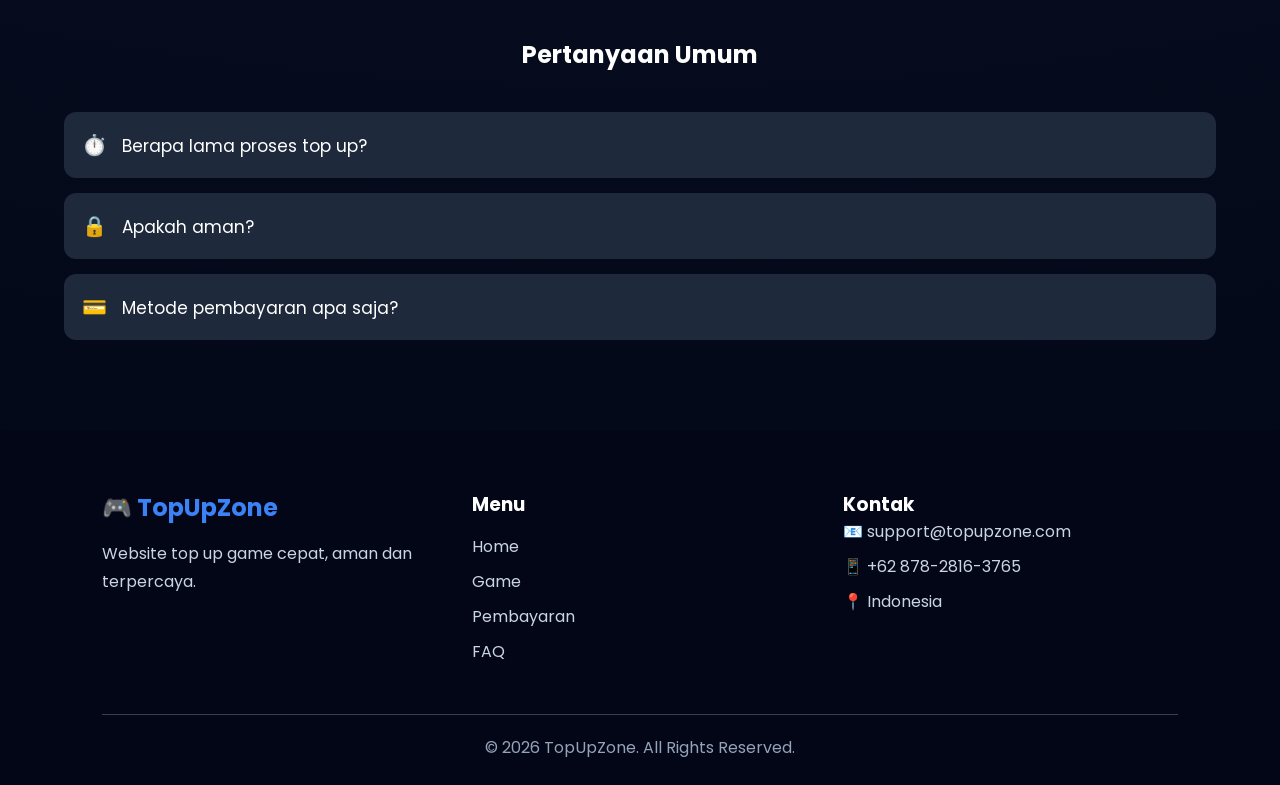
==== commit 6ff8f5d6: "Add payment icons" ====
--- a/index.html
+++ b/index.html
@@ -338,47 +338,37 @@
 
     <div class="payment-grid">
 
-        <div class="payment-card">
-            <img src="assets/qris.png" alt="QRIS">
-            <span>QRIS</span>
-        </div>
-
-        <div class="payment-card">
-            <img src="assets/dana.png" alt="DANA">
-            <span>DANA</span>
-        </div>
-
-        <div class="payment-card">
-            <img src="assets/ovo.png" alt="OVO">
-            <span>OVO</span>
-        </div>
-
-        <div class="payment-card">
-            <img src="assets/gopay.png" alt="GoPay">
-            <span>GoPay</span>
-        </div>
-
-        <div class="payment-card">
-            <img src="assets/shopeepay.png" alt="ShopeePay">
-            <span>ShopeePay</span>
-        </div>
-
-        <div class="payment-card">
-            <img src="assets/bca.png" alt="BCA">
-            <span>BCA</span>
-        </div>
-
-        <div class="payment-card">
-            <img src="assets/bri.png" alt="BRI">
-            <span>BRI</span>
-        </div>
-
-        <div class="payment-card">
-            <img src="assets/mandiri.png" alt="Mandiri">
-            <span>Mandiri</span>
-        </div>
-
-    </div>
+    <div class="payment-card" data-payment="QRIS">
+        <span class="payment-icon">📱</span>
+        <h3>QRIS</h3>
+    </div>
+
+    <div class="payment-card" data-payment="DANA">
+        <span class="payment-icon">💙</span>
+        <h3>DANA</h3>
+    </div>
+
+    <div class="payment-card" data-payment="OVO">
+        <span class="payment-icon">💜</span>
+        <h3>OVO</h3>
+    </div>
+
+    <div class="payment-card" data-payment="GoPay">
+        <span class="payment-icon">🩵</span>
+        <h3>GoPay</h3>
+    </div>
+
+    <div class="payment-card" data-payment="BCA">
+        <span class="payment-icon">🏦</span>
+        <h3>BCA</h3>
+    </div>
+
+    <div class="payment-card" data-payment="BRI">
+        <span class="payment-icon">🏛️</span>
+        <h3>BRI</h3>
+    </div>
+
+</div>
 
 </section>
 
--- a/style.css
+++ b/style.css
@@ -1660,219 +1660,179 @@
 
     padding:15px;
 
+    border-radius:12px;
+
+    border:2px solid #334155;
+
     background:#0f172a;
 
+    color:white;
+
+    font-size:16px;
+
+}
+
+.form-group input:focus{
+
+    border-color:#2563eb;
+
+}
+
+/*=========================================
+        NOMINAL
+=========================================*/
+
+.nominal-grid{
+
+    display:grid;
+
+    grid-template-columns:repeat(auto-fit,minmax(180px,1fr));
+
+    gap:18px;
+
+}
+
+.nominal-card{
+    background:#1e293b;
+    border:2px solid transparent;
+    border-radius:15px;
+    padding:18px;
+    text-align:center;
+    cursor:pointer;
+    transition:.3s;
+}
+
+.nominal-card:hover{
+    transform:translateY(-5px);
+    border-color:#3b82f6;
+}
+
+.nominal-card.active{
+    border-color:#22c55e;
+    background:#0f172a;
+}
+
+.nominal-card h3{
+
+    margin-bottom:10px;
+
+}
+
+.nominal-card p{
+
+    color:#cbd5e1;
+
+}
+
+/*=========================================
+        PAYMENT
+=========================================*/
+
+.payment-grid{
+
+    display:grid;
+
+    grid-template-columns:repeat(auto-fit,minmax(140px,1fr));
+
+    gap:15px;
+
+}
+
+.payment-card{
+    padding:15px;
+    border-radius:15px;
+    transition:.3s;
+    cursor:pointer;
+}
+
+.payment-card img{
+    width:55px;
+    height:55px;
+    object-fit:contain;
+}
+
+.payment-card:hover{
+    transform:translateY(-4px);
+}
+
+.payment-card.active{
+    border:2px solid #22c55e;
+}
+
+/*=========================================
+        SUMMARY
+=========================================*/
+
+.summary{
+
+    background:#1e293b;
+
+    padding:25px;
+
+    border-radius:20px;
+
     border:1px solid #334155;
 
-    border-radius:10px;
+    position:sticky;
+top:100px;
+
+}
+
+.summary h2{
+
+    margin-bottom:20px;
+
+}
+
+.summary-item{
+
+    display:flex;
+
+    justify-content:space-between;
+
+    margin-bottom:15px;
+
+}
+
+.total{
+
+    font-size:22px;
+
+    font-weight:bold;
+
+    color:#3b82f6;
+
+}
+
+.buy-btn{
+
+    width:100%;
+
+    padding:18px;
+
+    border:none;
+
+    border-radius:15px;
+
+    background:linear-gradient(135deg,#2563eb,#3b82f6);
 
     color:white;
 
-    outline:none;
-
-}
-
-.form-group input:focus{
-
-    border-color:#2563eb;
-
-}
-
-/*=========================================
-        NOMINAL
-=========================================*/
-
-.nominal-grid{
-
-    display:grid;
-
-    grid-template-columns:repeat(auto-fit,minmax(180px,1fr));
-
-    gap:18px;
-
-}
-
-.nominal-card{
-
-    background:#0f172a;
-
-    border:2px solid #334155;
-
-    border-radius:15px;
-
-    padding:20px;
+    font-size:18px;
+
+    font-weight:bold;
 
     cursor:pointer;
 
-    text-align:center;
-
     transition:.3s;
 
 }
 
-.nominal-card:hover{
-
-    transform:translateY(-6px) scale(1.03);
-
-    border-color:#3b82f6;
-
-    box-shadow:0 0 25px rgba(59,130,246,.5);
-
-}
-
-.nominal-card.active{
-
-    background:linear-gradient(135deg,#2563eb,#1d4ed8);
-
-    border-color:#60a5fa;
-
-    box-shadow:0 0 30px rgba(37,99,235,.7);
-
-}
-
-.nominal-card h3{
-
-    margin-bottom:10px;
-
-}
-
-.nominal-card p{
-
-    color:#cbd5e1;
-
-}
-
-/*=========================================
-        PAYMENT
-=========================================*/
-
-.payment-grid{
-
-    display:grid;
-
-    grid-template-columns:repeat(auto-fit,minmax(140px,1fr));
-
-    gap:15px;
-
-}
-
-.payment-card{
-
-    background:#0f172a;
-
-    border:2px solid #334155;
-
-    border-radius:15px;
-
-    padding:18px;
-
-    text-align:center;
-
-    cursor:pointer;
-
-    transition:.3s;
-
-}
-
-.payment-card:hover{
-
-    transform:translateY(-5px);
-
-    border-color:#3b82f6;
-
-    box-shadow:0 0 20px rgba(37,99,235,.5);
-
-}
-
-.payment-card.active{
-
-    background:linear-gradient(135deg,#2563eb,#1d4ed8);
-
-    border-color:#60a5fa;
-
-    box-shadow:0 0 25px rgba(37,99,235,.7);
-
-}
-
-.payment-card img{
-
-    width:55px;
-
-    margin-bottom:10px;
-
-}
-
-/*=========================================
-        SUMMARY
-=========================================*/
-
-.summary{
-
-    background:#1e293b;
-
-    padding:25px;
-
-    border-radius:20px;
-
-    border:1px solid #334155;
-
-}
-
-.summary h2{
-
-    margin-bottom:20px;
-
-}
-
-.summary-item{
-
-    display:flex;
-
-    justify-content:space-between;
-
-    margin-bottom:15px;
-
-}
-
-.total{
-
-    font-size:22px;
-
-    font-weight:bold;
-
-    color:#3b82f6;
-
-}
-
-.buy-btn{
-
-    width:100%;
-
-    padding:16px;
-
-    border:none;
-
-    border-radius:14px;
-
-    background:linear-gradient(135deg,#2563eb,#3b82f6);
-
-    color:white;
-
-    font-size:18px;
-
-    font-weight:bold;
-
-    cursor:pointer;
-
-    transition:.3s;
-
-}
-
 .buy-btn:hover{
 
     transform:translateY(-3px);
 
-    box-shadow:0 0 30px rgba(37,99,235,.5);
+    box-shadow:0 15px 30px rgba(37,99,235,.4);
 
 }
 
@@ -1908,23 +1868,10 @@
 ==========================*/
 
 .game-info-box{
-
-    width:90%;
-
-    margin:30px auto;
-
     display:grid;
-
-    grid-template-columns:350px 1fr;
-
-    gap:30px;
-
-    background:#1e293b;
-
-    padding:25px;
-
-    border-radius:20px;
-
+    grid-template-columns:380px 1fr;
+    gap:40px;
+    align-items:center;
 }
 
 .info-left img{
@@ -2205,3 +2152,440 @@
     transform:scale(1.05);
 
 }
+/* ==========================================
+        MOBILE RESPONSIVE
+========================================== */
+
+@media screen and (max-width: 768px){
+
+    nav{
+        padding:15px 20px;
+    }
+
+    .hero,
+    .banner,
+    .slider-content{
+        flex-direction:column;
+        text-align:center;
+    }
+
+    .hero-text,
+    .banner-text{
+        width:100%;
+    }
+
+    .hero-image,
+    .banner-image{
+        width:100%;
+        margin-top:30px;
+    }
+
+    .hero-image img,
+    .banner-image img{
+        width:100%;
+        max-width:350px;
+    }
+
+    .slider{
+        height:auto;
+        border-radius:20px;
+    }
+
+    .slide{
+        padding:30px 20px;
+    }
+
+    .search-box{
+        width:100%;
+    }
+
+    .search-box input{
+        width:100%;
+    }
+
+    .game-grid{
+        grid-template-columns:1fr 1fr;
+        gap:15px;
+    }
+
+    .game-card{
+        width:100%;
+    }
+
+    .payment-grid{
+        grid-template-columns:1fr 1fr;
+    }
+
+    .feature-grid,
+    .info-grid,
+    .footer-container{
+        grid-template-columns:1fr;
+    }
+
+    .support{
+        padding:30px 20px;
+    }
+
+    h1{
+        font-size:34px;
+    }
+
+    h2{
+        font-size:28px;
+    }
+
+    p{
+        font-size:15px;
+    }
+
+    .btn,
+    .support-btn{
+        width:100%;
+    }
+
+}
+/* ================= MOBILE ML PAGE ================= */
+
+@media screen and (max-width:768px){
+
+    .game-info-box{
+        grid-template-columns:1fr;
+        gap:20px;
+        padding:20px;
+    }
+
+    .info-left{
+        text-align:center;
+    }
+
+    li{
+
+    margin-bottom:15px;
+
+    font-size:18px;
+
+}
+
+    .info-left img{
+
+    width:100%;
+
+    max-width:380px;
+
+    border-radius:20px;
+
+    display:block;
+
+}
+    .info-right{
+        width:100%;
+    }
+
+    .info-right h2{
+        font-size:28px;
+        text-align:center;
+    }
+
+    .info-right p{
+        text-align:left;
+    }
+
+    .topup-container{
+        grid-template-columns:1fr;
+    }
+
+    .payment-grid{
+        grid-template-columns:1fr;
+    }
+
+    .diamond-grid{
+        grid-template-columns:1fr;
+    }
+
+    .whatsapp{
+        bottom:90px;
+        right:20px;
+    }
+
+    #backToTop{
+        bottom:20px;
+        right:20px;
+    }
+
+}
+/* ===========================
+        MOBILE
+=========================== */
+
+@media (max-width:768px){
+
+    .game-info-box{
+        display:flex;
+        flex-direction:column;
+        padding:20px;
+        gap:25px;
+    }
+
+    .info-left{
+        width:100%;
+    }
+
+    .info-left img{
+        width:100%;
+        max-width:300px;
+        margin:auto;
+        display:block;
+    }
+
+    .info-right{
+        width:100%;
+    }
+
+    .info-right h2{
+        font-size:30px;
+        text-align:center;
+    }
+
+    .info-right p{
+        font-size:16px;
+        line-height:1.8;
+    }
+
+}
+/* ===========================
+        MOBILE RESPONSIVE
+=========================== */
+
+@media (max-width:768px){
+
+    nav{
+        height:70px;
+        padding:0 20px;
+    }
+
+    .hamburger{
+        display:flex;
+    }
+
+    .nav-menu{
+        position:absolute;
+        top:70px;
+        left:0;
+        width:100%;
+        background:#111827;
+        flex-direction:column;
+        align-items:center;
+        gap:20px;
+        padding:25px 0;
+        display:none;
+    }
+
+    .nav-menu.active{
+        display:flex;
+    }
+
+    .nav-right{
+        gap:10px;
+    }
+
+    .login-link-nav{
+        display:none;
+    }
+
+}
+/* ==========================================
+        MOBILE ML PAGE
+========================================== */
+
+@media screen and (max-width:768px){
+
+    .game-info-box{
+        display:flex;
+        flex-direction:column;
+        gap:25px;
+        padding:20px;
+    }
+
+    .info-left,
+    .info-right{
+        width:100%;
+    }
+
+    .info-left img{
+        width:100%;
+        max-width:320px;
+        height:auto;
+        display:block;
+        margin:auto;
+    }
+
+    .topup-container{
+        display:flex;
+        flex-direction:column;
+        gap:20px;
+    }
+
+    .diamond-grid{
+        grid-template-columns:1fr;
+    }
+
+    .payment-grid{
+        grid-template-columns:1fr;
+    }
+
+    .input-group input,
+    .input-group select,
+    .input-group textarea{
+        width:100%;
+    }
+
+    .buy-btn{
+        width:100%;
+    }
+
+    .whatsapp{
+        bottom:90px;
+        right:20px;
+    }
+
+    #backToTop{
+        bottom:20px;
+        right:20px;
+    }
+}
+/* ================= MOBILE ML PAGE ================= */
+
+@media (max-width:768px){
+
+    /* Header */
+    .game-header{
+        flex-direction:column;
+        text-align:center;
+        padding:25px;
+    }
+
+    .game-header img{
+        width:120px;
+        margin-bottom:15px;
+    }
+
+    /* Cara menemukan ID */
+    .game-info-box{
+        display:flex;
+        flex-direction:column;
+        gap:25px;
+        padding:20px;
+    }
+
+    .info-left,
+    .info-right{
+        width:100%;
+    }
+
+    .info-left img{
+        width:100%;
+        max-width:320px;
+        margin:auto;
+        display:block;
+    }
+
+    .info-right h2{
+        text-align:center;
+        font-size:28px;
+    }
+
+    .info-right p,
+    .info-right ul{
+        font-size:15px;
+    }
+
+    /* Form Top Up */
+    .topup-container{
+        display:flex;
+        flex-direction:column;
+        gap:20px;
+    }
+
+    .left,
+    .right{
+        width:100%;
+    }
+
+    /* Nominal */
+    .nominal-grid{
+        grid-template-columns:repeat(2,1fr);
+        gap:12px;
+    }
+
+    /* Payment */
+    .payment-grid{
+        grid-template-columns:repeat(2,1fr);
+        gap:12px;
+    }
+
+    /* Ringkasan */
+    .summary{
+        position:static;
+        margin-top:20px;
+    }
+
+    /* Footer */
+    .footer-container{
+        grid-template-columns:1fr;
+        text-align:center;
+    }
+
+    /* Floating Button */
+    .whatsapp{
+        bottom:90px;
+    }
+
+    #backToTop{
+        bottom:20px;
+    }
+
+}
+.payment-grid{
+    display:grid;
+    grid-template-columns:repeat(3,1fr);
+    gap:15px;
+}
+
+.payment-card{
+    background:#1e293b;
+    border:2px solid transparent;
+    border-radius:15px;
+    padding:20px;
+    text-align:center;
+    cursor:pointer;
+    transition:.3s;
+}
+
+.payment-card:hover{
+    transform:translateY(-5px);
+    border-color:#3b82f6;
+}
+
+.payment-card.active{
+    border-color:#22c55e;
+    background:#0f172a;
+}
+
+.payment-icon{
+    display:block;
+    font-size:40px;
+    margin-bottom:10px;
+}
+
+.payment-card h3{
+    font-size:16px;
+    color:white;
+}
+
+@media(max-width:768px){
+
+    .payment-grid{
+        grid-template-columns:repeat(2,1fr);
+    }
+
+}
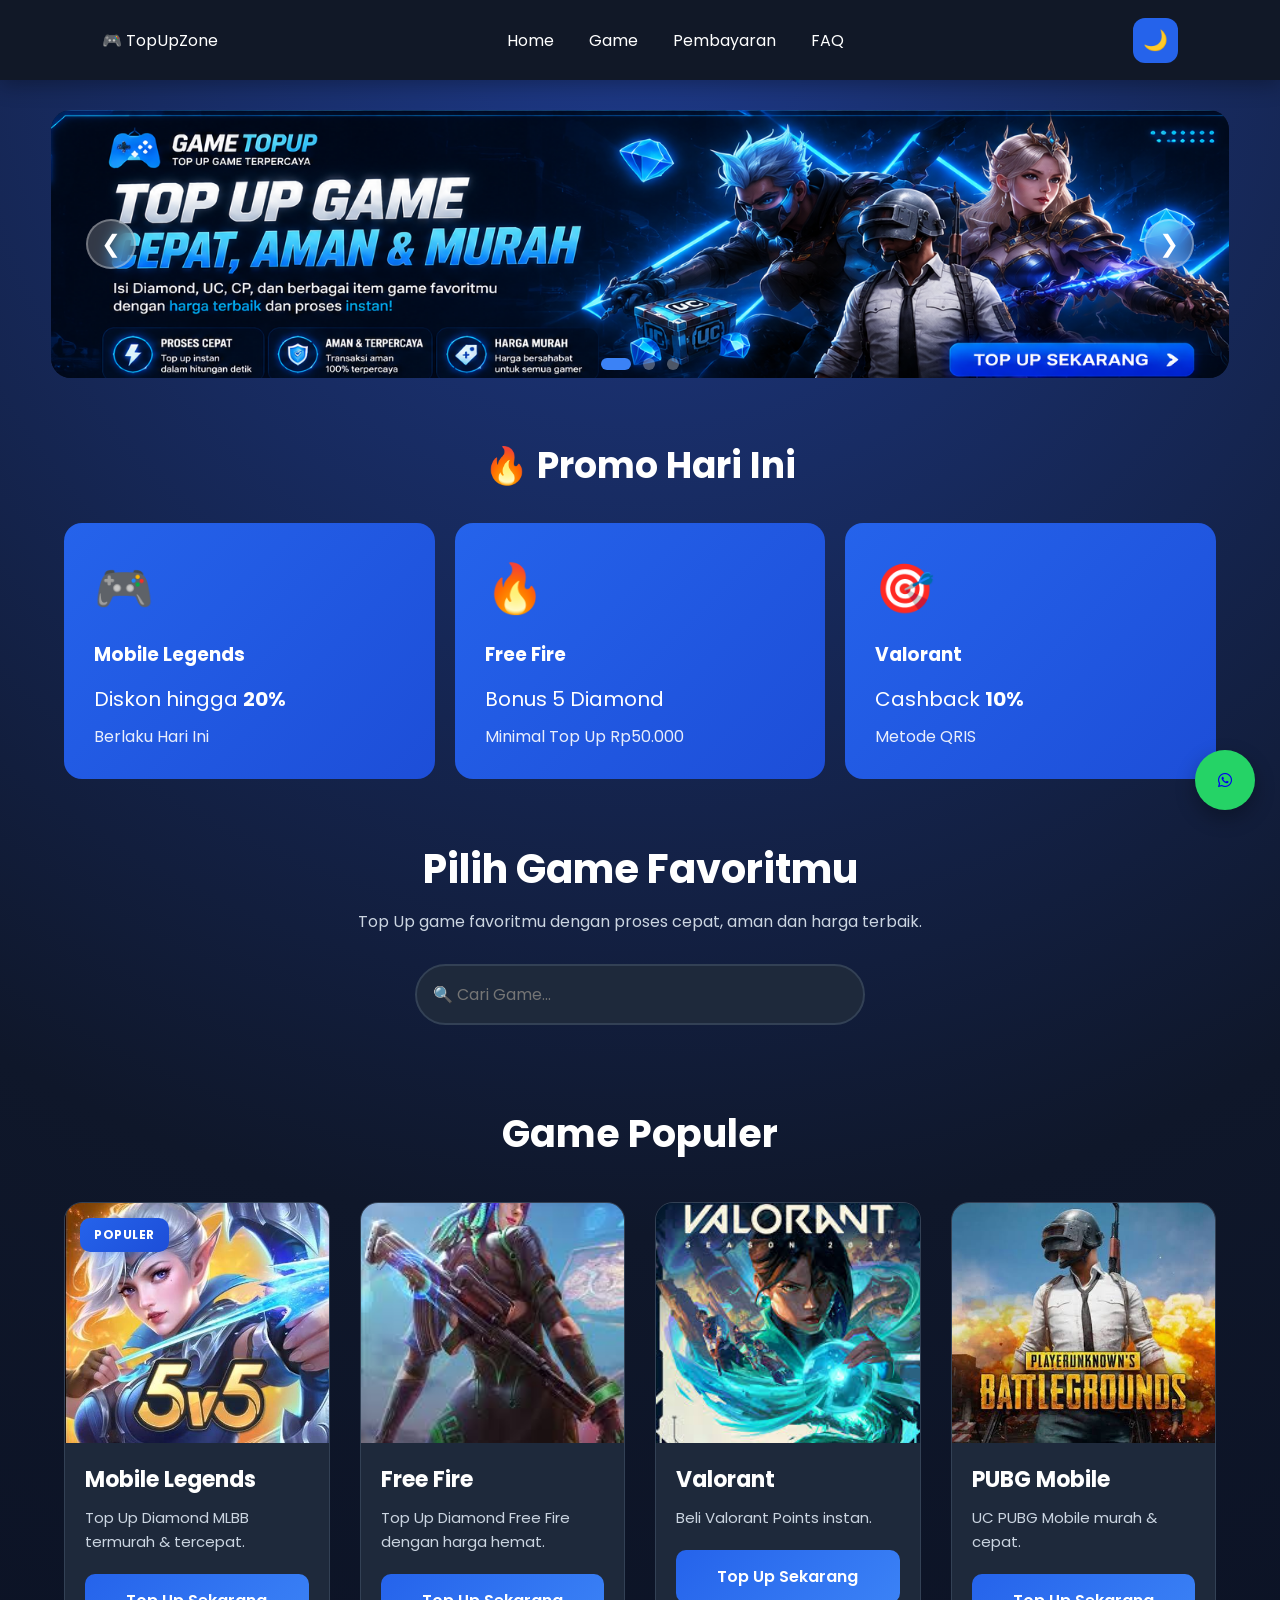
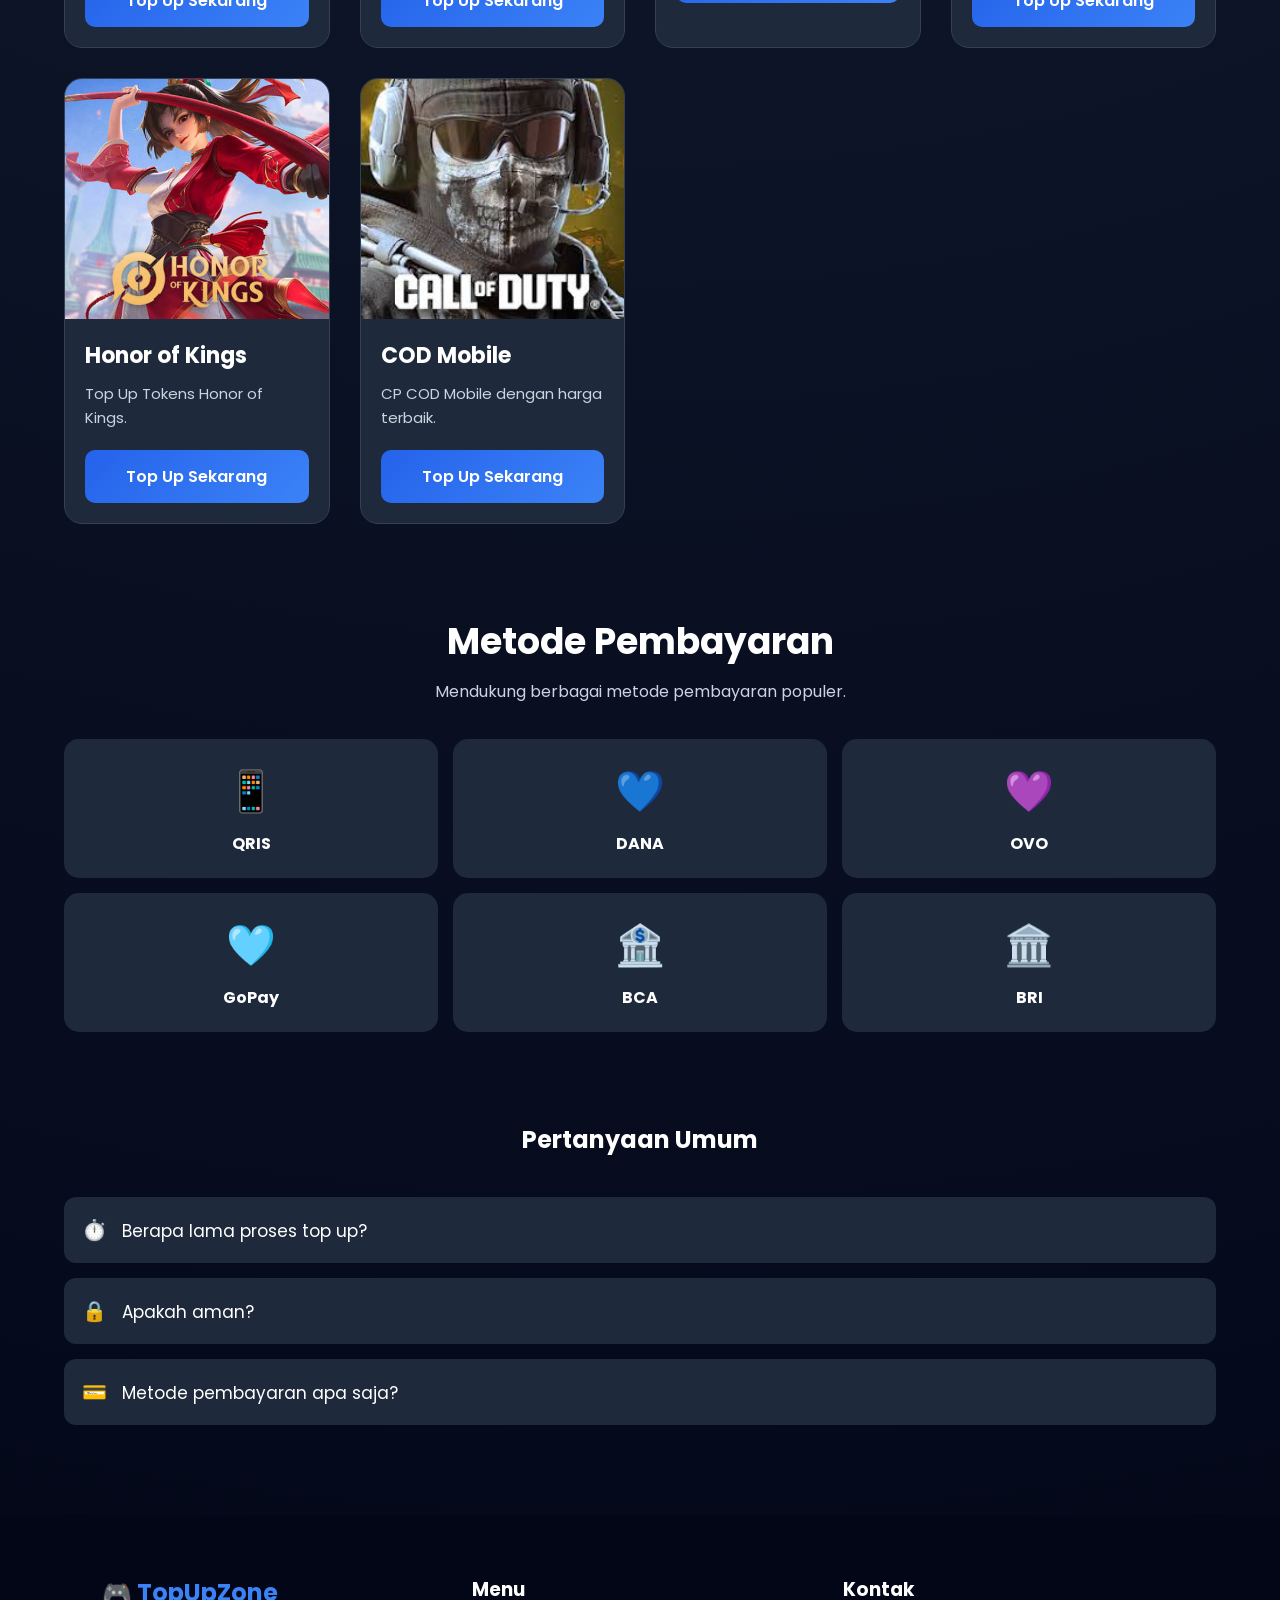
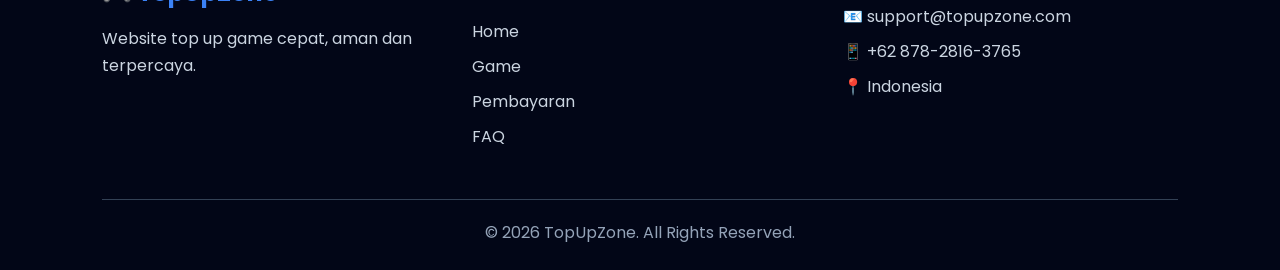
==== commit 06b64459: "Update landing page" ====
--- a/index.html
+++ b/index.html
@@ -62,8 +62,6 @@
     </ul>
 
     <div class="nav-right">
-
-        <a href="login.html" class="login-link-nav">Login</a>
 
         <button id="darkModeBtn" class="dark-btn">
 
@@ -372,67 +370,7 @@
 
 </section>
 
-<!-- ================= TESTIMONI ================= -->
-
-<section class="testimoni fade-up">
-
-    <h2>Apa Kata Pelanggan?</h2>
-
-    <p>Lebih dari 10.000 transaksi berhasil diproses.</p>
-
-    <div class="testimoni-container">
-
-        <div class="testimoni-grid fade-up">
-
-            <div class="testimoni-card">
-
-                <img src="assets/user.png" alt="User">
-
-                <h3>Andi</h3>
-
-                <span>⭐⭐⭐⭐⭐</span>
-
-                <p>
-                    Diamond masuk kurang dari 1 menit.
-                    Sangat recommended!
-                </p>
-
-            </div>
-
-            <div class="testimoni-card">
-
-                <img src="assets/user.png" alt="User">
-
-                <h3>Rina</h3>
-
-                <span>⭐⭐⭐⭐⭐</span>
-
-                <p>
-                    Harga murah dan pembayaran lengkap.
-                </p>
-
-            </div>
-
-            <div class="testimoni-card">
-
-                <img src="assets/user.png" alt="User">
-
-                <h3>Budi</h3>
-
-                <span>⭐⭐⭐⭐⭐</span>
-
-                <p>
-                    Website mudah digunakan.
-                    Proses top up sangat cepat.
-                </p>
-
-            </div>
-
-        </div>
-
-    </div>
-
-</section>
+
 
 <!-- ================= FAQ ================= -->
 
--- a/style.css
+++ b/style.css
@@ -182,22 +182,7 @@
     transform:scale(1.05);
 }
 
-.login-link-nav{
-    padding:10px 20px;
-    background:linear-gradient(135deg,#2563eb,#3b82f6);
-    color:white;
-    text-decoration:none;
-    border-radius:8px;
-    font-size:14px;
-    font-weight:600;
-    transition:.3s;
-    display:inline-block;
-}
-
-.login-link-nav:hover{
-    transform:translateY(-2px);
-    box-shadow:0 8px 20px rgba(37,99,235,.4);
-}
+
 
 /*=========================================
             SLIDER CONTROLS
@@ -211,7 +196,7 @@
     justify-content:space-between;
     transform:translateY(-50%);
     z-index:5;
-    padding:0 20px;
+    padding:0 35px;
 }
 
 .slider-btn{
@@ -238,7 +223,7 @@
 
 .slider-dots{
     position:absolute;
-    bottom:20px;
+    bottom:8px;
     width:100%;
     display:flex;
     justify-content:center;
@@ -266,61 +251,42 @@
 }
 
 .slider{
-
     width:92%;
-
     margin:30px auto;
-
     position:relative;
-
     overflow:hidden;
-
     border-radius:20px;
-
-    min-height:320px;
-
-    max-height:480px;
-
     background:#0f172a;
 
+    aspect-ratio: 22 / 5;
 }
 
 .slide{
-
     position:absolute;
 
     inset:0;
 
     opacity:0;
 
-    transform:scale(1.08);
-
-    transition:opacity .9s ease, transform .9s ease;
+    transition:opacity .5s ease;
 
     z-index:0;
-
-}
+}
+
+
+
 
 .slide.active{
-
     opacity:1;
-
-    transform:scale(1);
-
     z-index:1;
-
 }
 
 .slide img{
-
     width:100%;
-
     height:100%;
-
+    display:block;
     object-fit:cover;
-
-    display:block;
-
+    background:#0f172a;
 }
 
 .slider::before{
@@ -2588,4 +2554,47 @@
         grid-template-columns:repeat(2,1fr);
     }
 
-}+}
+@media (max-width:768px){
+
+    .slider{
+
+        width:95%;
+
+        aspect-ratio:16 / 8;
+
+    }
+
+    .slider-btn{
+
+        width:40px;
+        height:40px;
+        font-size:18px;
+
+    }
+
+    .slider-dots{
+
+        bottom:10px;
+
+    }
+
+}
+@media (max-width:768px){
+
+    .slider{
+        width:95%;
+        aspect-ratio:16 / 8;
+    }
+
+}
+/* Chrome, Edge, Opera */
+::-webkit-scrollbar{
+    width:0;
+}
+
+/* Firefox */
+html{
+    scrollbar-width:none;
+}
+
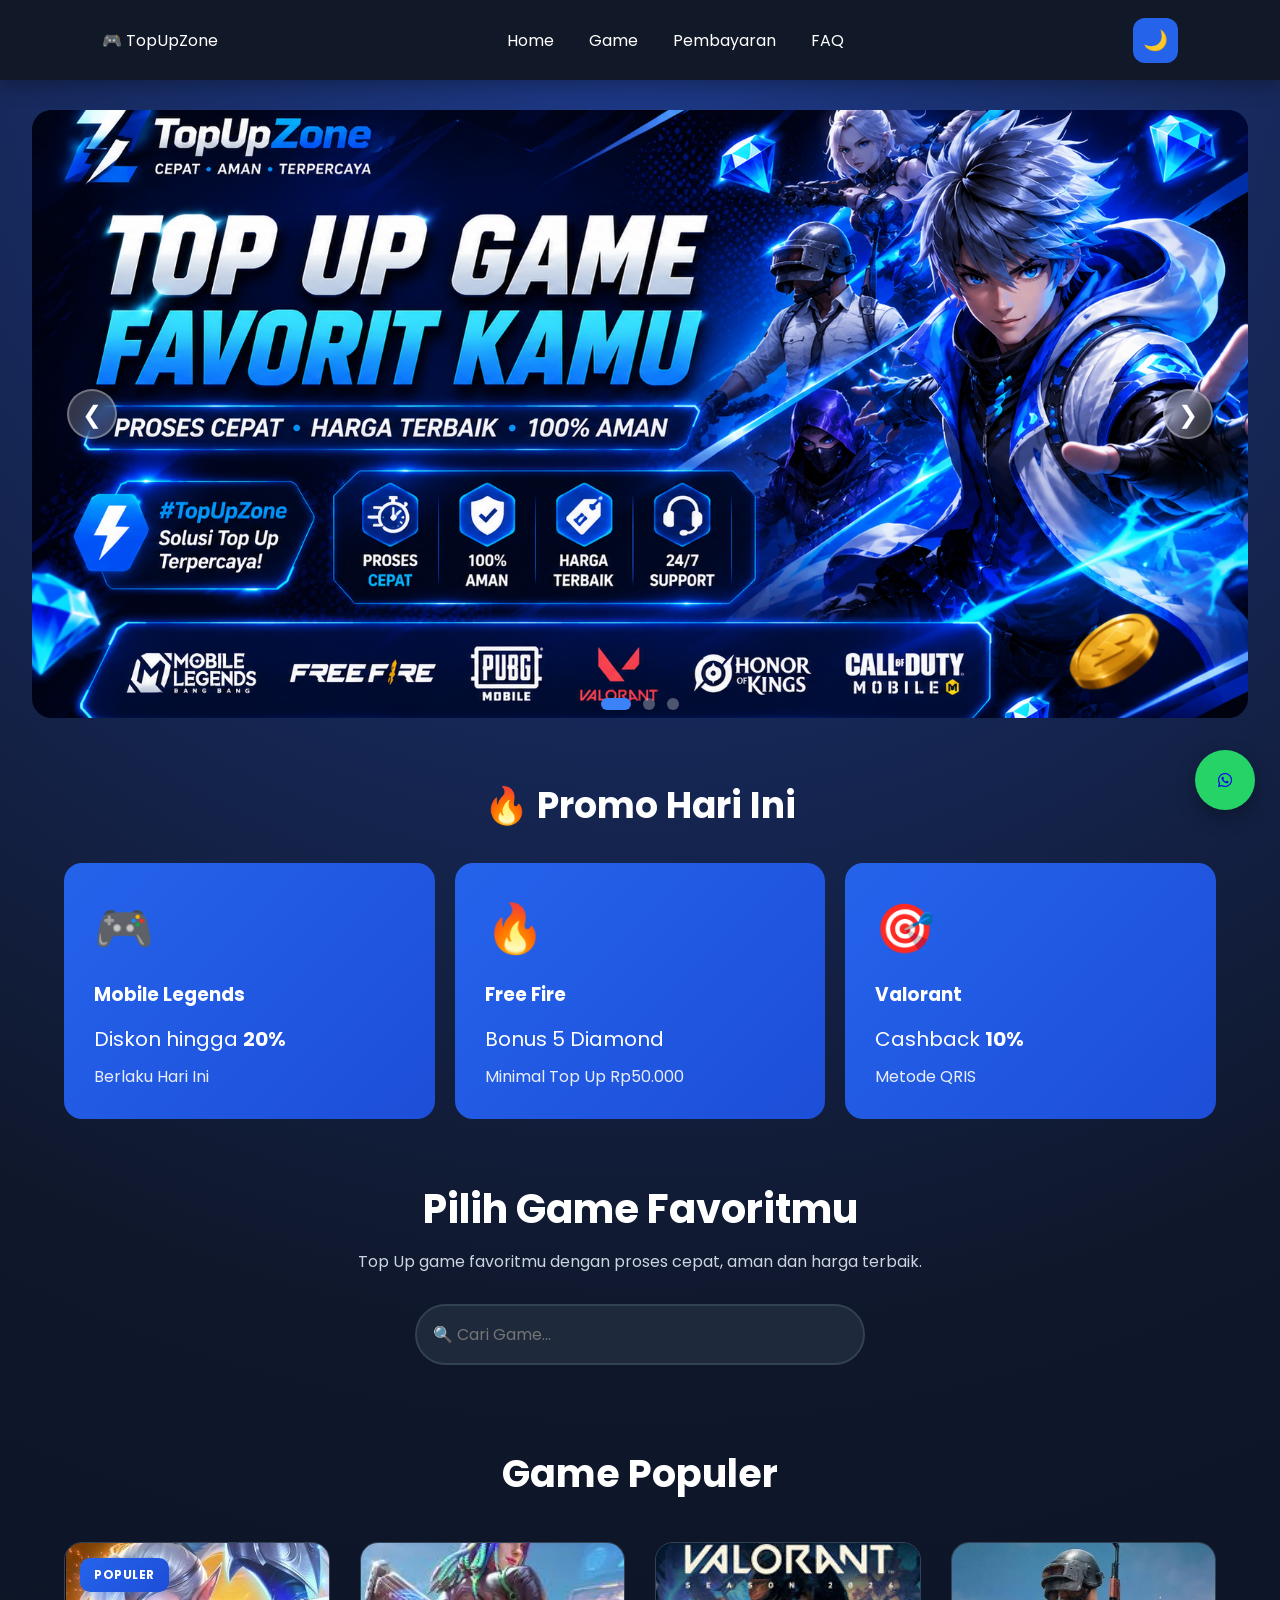
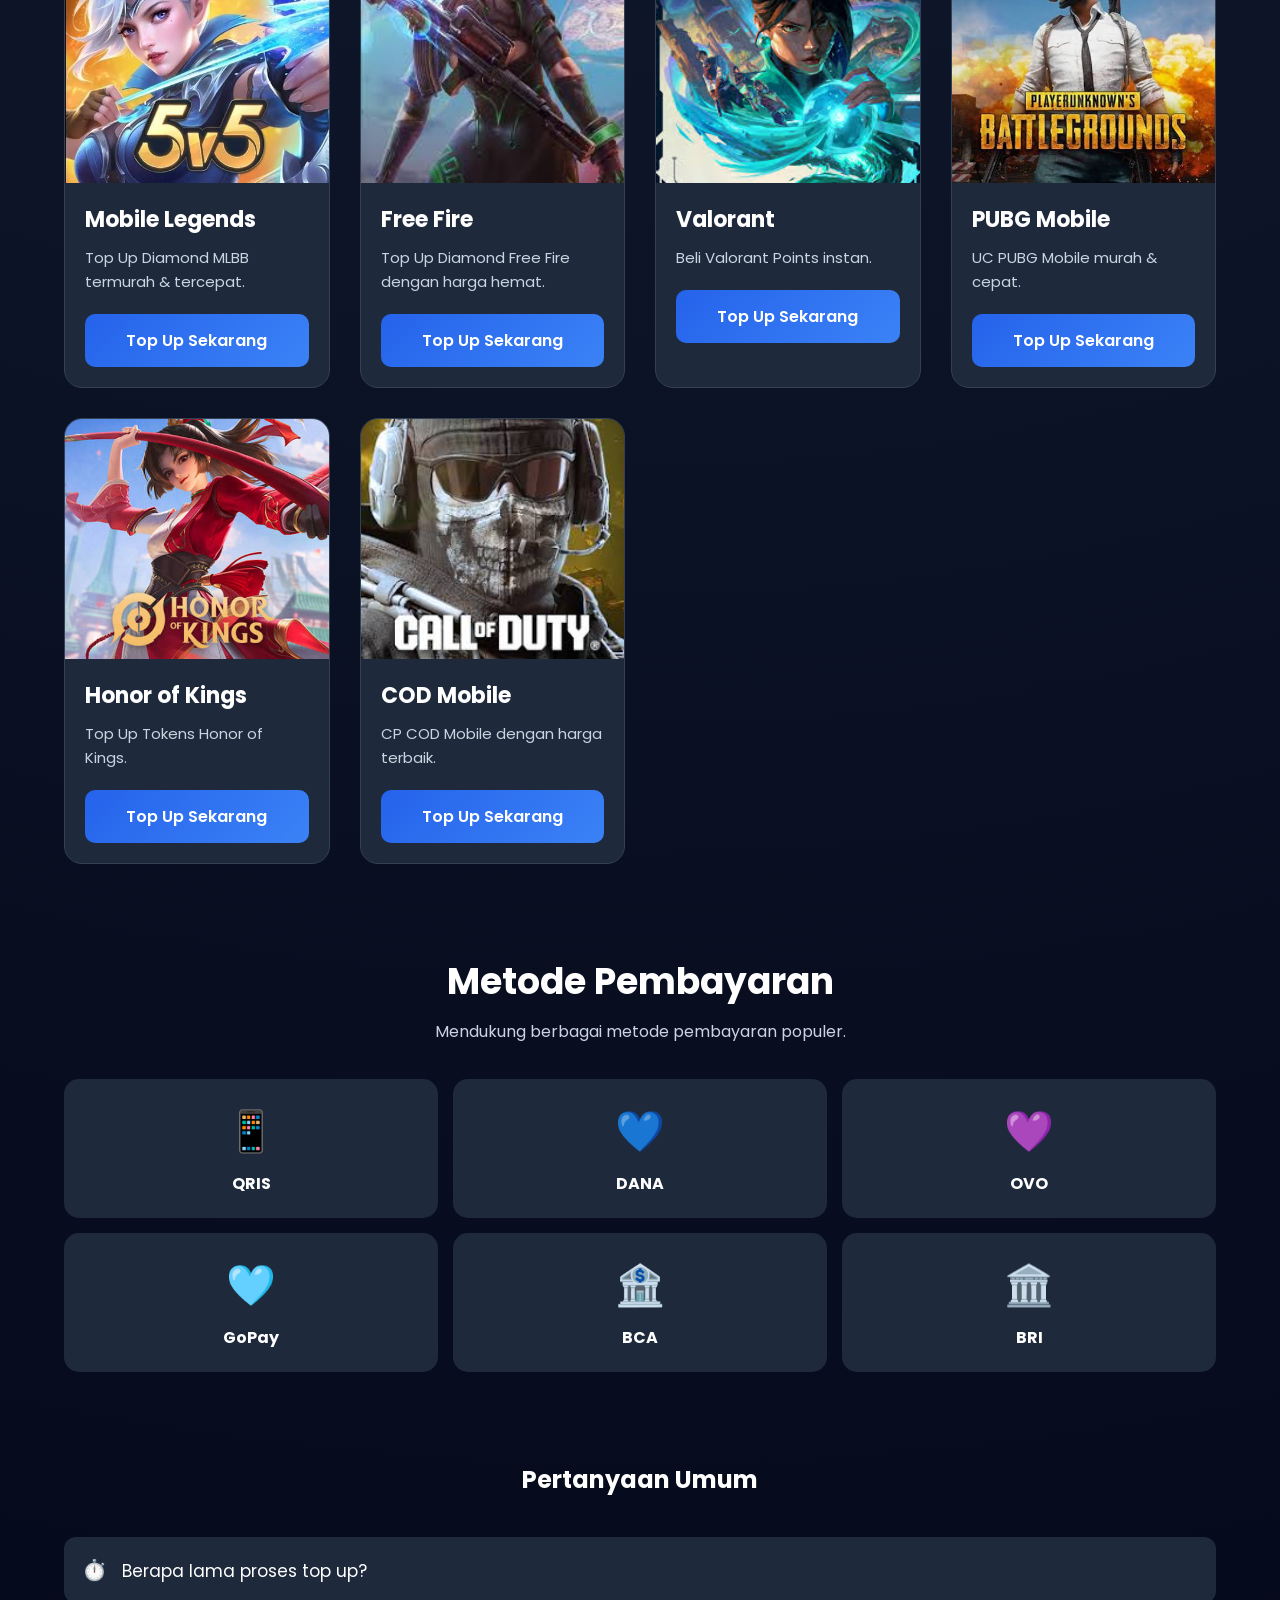
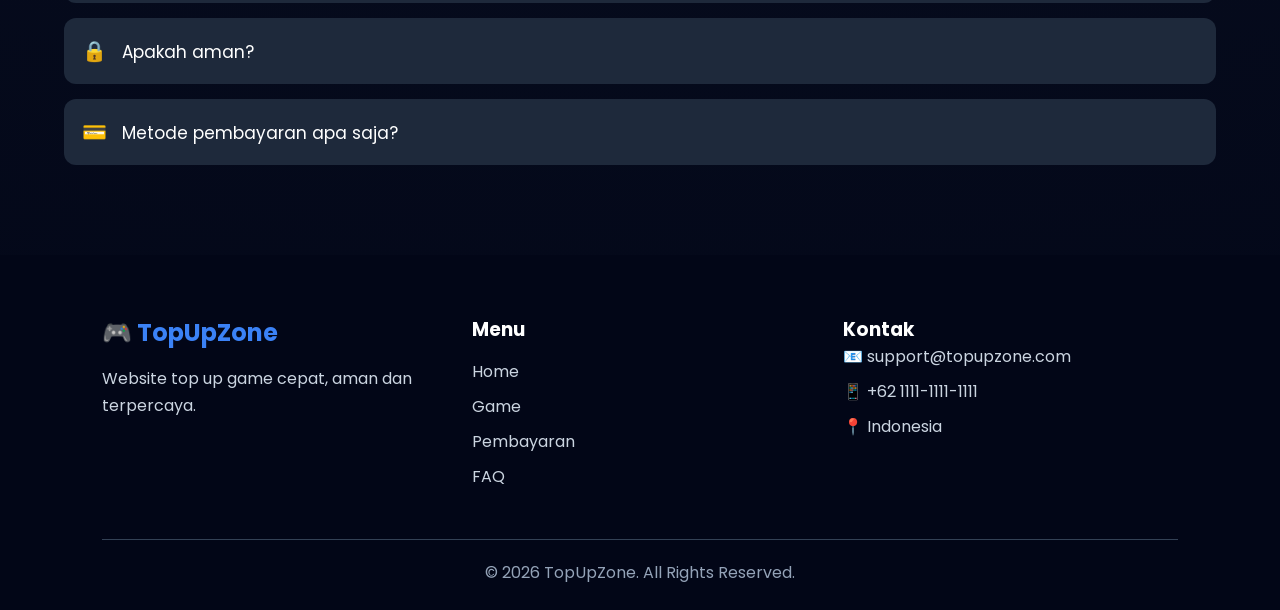
==== commit 0fdaa573: "Update responsive mobile" ====
--- a/index.html
+++ b/index.html
@@ -475,7 +475,7 @@
 
             <p>📧 support@topupzone.com</p>
 
-            <p>📱 +62 878-2816-3765</p>
+            <p>📱 +62 1111-1111-1111</p>
 
             <p>📍 Indonesia</p>
 
@@ -497,7 +497,7 @@
 
 <a
 
-href="https://wa.me/6287828163765"
+href="https://wa.me/6211111111"
 
 target="_blank"
 
--- a/style.css
+++ b/style.css
@@ -251,14 +251,14 @@
 }
 
 .slider{
-    width:92%;
+    width:95%;
     margin:30px auto;
     position:relative;
     overflow:hidden;
     border-radius:20px;
     background:#0f172a;
 
-    aspect-ratio: 22 / 5;
+    aspect-ratio: 16 / 8;
 }
 
 .slide{
@@ -2153,8 +2153,18 @@
     }
 
     .slider{
+        width:95%;
+        aspect-ratio:16/9;
         height:auto;
         border-radius:20px;
+    }
+
+    .slide img{
+        width:100%;
+        height:100;
+        object-fit:cover;
+        object-position:center;
+        display:block;
     }
 
     .slide{
@@ -2319,46 +2329,109 @@
 
 }
 /* ===========================
-        MOBILE RESPONSIVE
+   MOBILE RESPONSIVE
 =========================== */
 
-@media (max-width:768px){
+@media screen and (max-width:768px){
 
     nav{
-        height:70px;
-        padding:0 20px;
-    }
-
-    .hamburger{
-        display:flex;
-    }
-
-    .nav-menu{
+        padding:15px 20px;
+    }
+
+    /* Slider */
+    .slider{
+        width:95%;
+        margin:20px auto;
+        aspect-ratio:16/9;
+        border-radius:15px;
+        overflow:hidden;
+    }
+
+    .slide{
         position:absolute;
-        top:70px;
-        left:0;
+        inset:0;
+        padding:0;
+    }
+
+    .slide img{
         width:100%;
-        background:#111827;
+        height:100%;
+        object-fit:cover;
+        object-position:center;
+        display:block;
+    }
+
+    .slider-controls{
+        padding:0 10px;
+    }
+
+    .slider-btn{
+        width:40px;
+        height:40px;
+        font-size:18px;
+    }
+
+    .slider-dots{
+        bottom:10px;
+    }
+
+    .dot{
+        width:10px;
+        height:10px;
+    }
+
+    .dot.active{
+        width:24px;
+    }
+
+    /* Guide */
+    .guide-container{
         flex-direction:column;
-        align-items:center;
-        gap:20px;
-        padding:25px 0;
-        display:none;
-    }
-
-    .nav-menu.active{
-        display:flex;
-    }
-
-    .nav-right{
-        gap:10px;
-    }
-
-    .login-link-nav{
-        display:none;
-    }
-
-}
+        text-align:center;
+        gap:30px;
+    }
+
+    .guide-image img{
+        width:90%;
+        max-width:350px;
+    }
+
+    .guide-content{
+        padding:0;
+    }
+
+    .guide-content h2{
+        font-size:30px;
+    }
+
+    .guide-content p{
+        font-size:16px;
+    }
+
+    .guide-content li{
+        font-size:16px;
+        text-align:left;
+    }
+
+    /* Game */
+    .game-grid{
+        grid-template-columns:1fr 1fr;
+        gap:15px;
+    }
+
+    /* Payment */
+    .payment-grid{
+        grid-template-columns:1fr 1fr;
+        gap:15px;
+    }
+
+    /* Footer */
+    .footer-container{
+        grid-template-columns:1fr;
+    }
+}
+
+
 /* ==========================================
         MOBILE ML PAGE
 ========================================== */
@@ -2598,3 +2671,65 @@
     scrollbar-width:none;
 }
 
+@media (max-width:768px){
+
+nav{
+    padding:0 20px;
+    height:70px;
+}
+
+.logo{
+    font-size:22px;
+}
+
+}
+@media (max-width:768px){
+
+.slider{
+    width:95%;
+    aspect-ratio:16/9;
+    border-radius:15px;
+}
+
+.slider-btn{
+    width:40px;
+    height:40px;
+    font-size:18px;
+}
+
+.slider-controls{
+    padding:0 10px;
+}
+
+}
+@media (max-width:768px){
+
+.product-grid{
+    grid-template-columns:1fr;
+    gap:20px;
+}
+
+.card{
+    width:100%;
+}
+
+}
+@media (max-width:768px){
+
+.promo-grid{
+    grid-template-columns:1fr;
+}
+
+}
+@media (max-width:768px){
+
+.footer{
+    text-align:center;
+}
+
+.footer-content{
+    flex-direction:column;
+    gap:20px;
+}
+
+}
